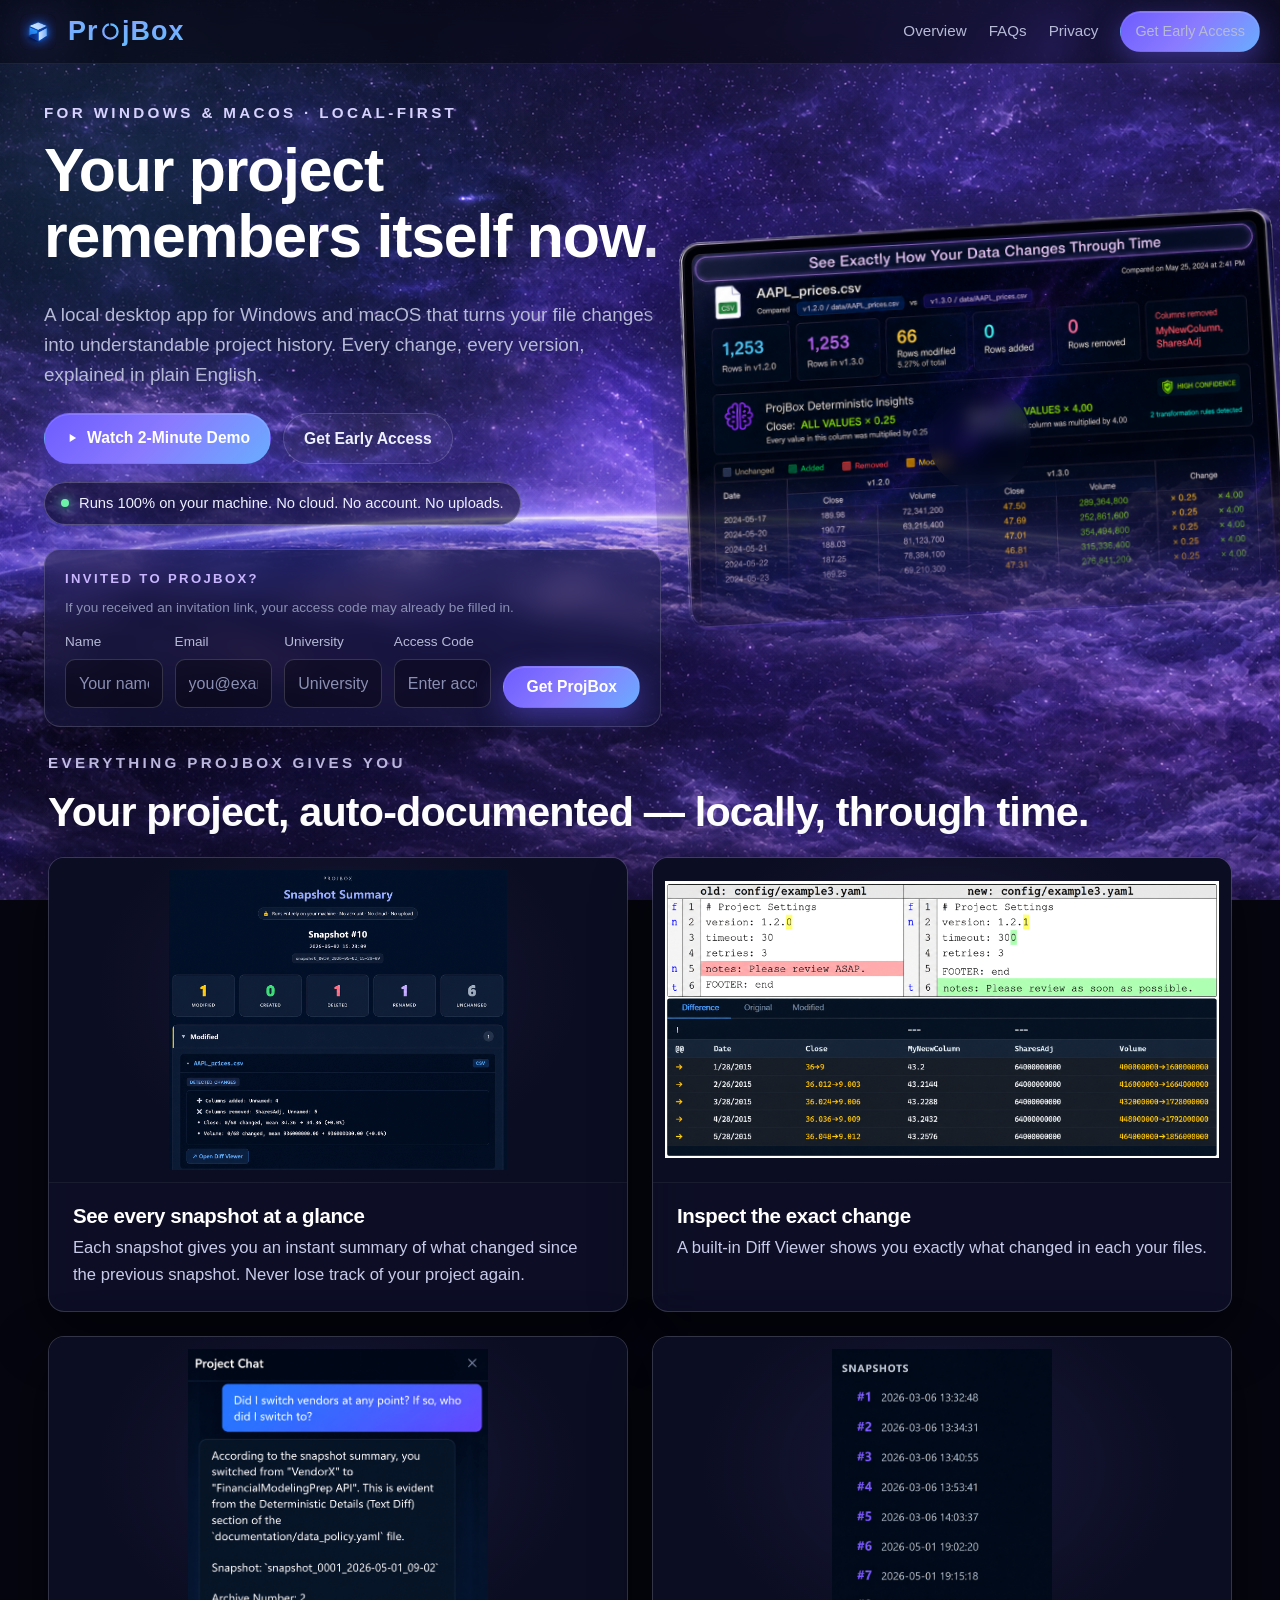
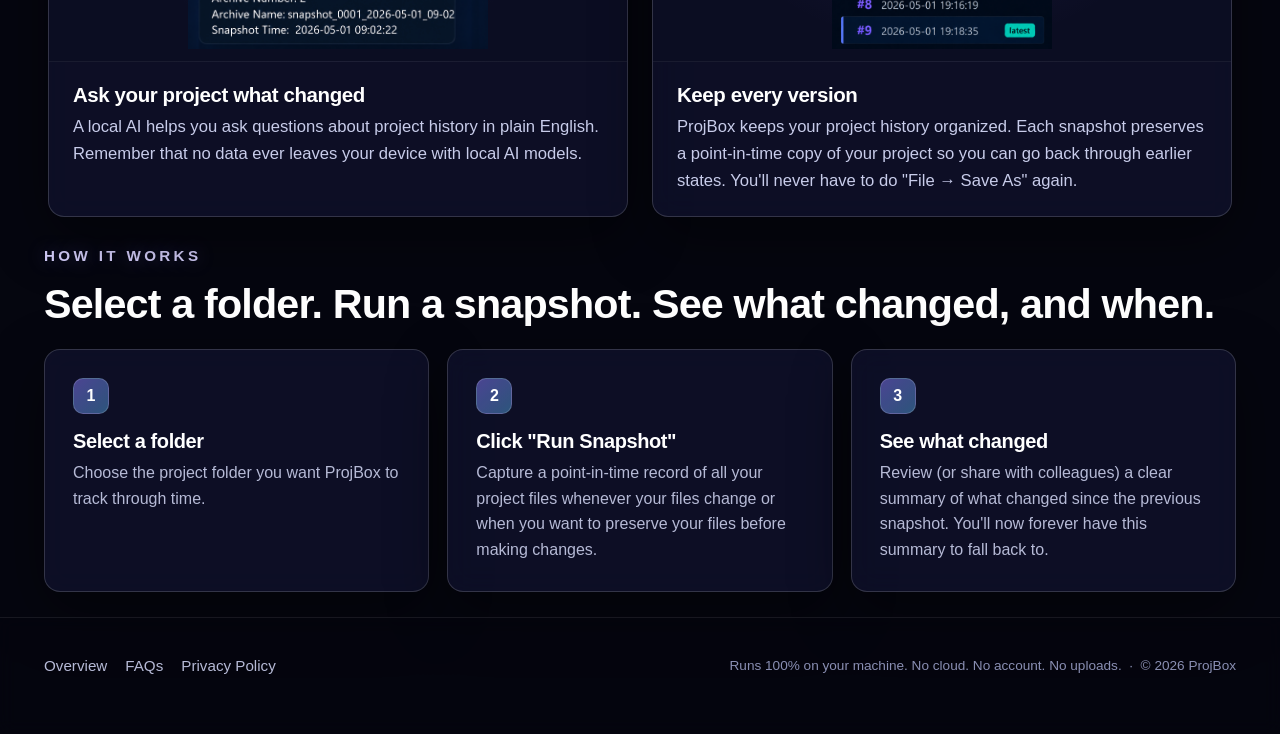
==== index.html @ f5657515 "Updates to wording" ====
<!DOCTYPE html>
<html lang="en">
<head>
  <meta charset="UTF-8" />
  <!--
    ProjBox — homepage
    Pure static page. No build tooling, no frameworks.
    Asset paths use exact case (Logo.png, RightSide.png, ...) because
    GitHub Pages is case-sensitive.
    Wordmark: V5 Sweep · Balanced
      • font-size 1.68rem, letter-spacing 0.04em, line-height 1.4
      • logo mark 36×36px
      • inline <style> ensures wordmark CSS wins over any cascade issue
  -->
  <meta name="viewport" content="width=device-width, initial-scale=1" />
  <title>ProjBox — Your project remembers itself now.</title>
  <meta name="description" content="A local desktop app for Windows and macOS that turns your file changes into understandable project history. Every change, every version, explained in plain English." />
  <meta name="theme-color" content="#0c0e22" />

  <link rel="icon" type="image/png" href="assets/branding/favicon.png" />
  <link rel="apple-touch-icon" href="assets/branding/favicon.png" />

  <!-- Open Graph / Twitter -->
  <meta property="og:type"        content="website" />
  <meta property="og:title"       content="ProjBox — Your project remembers itself now." />
  <meta property="og:description" content="A local desktop app that turns file changes into understandable project history." />
  <meta property="og:image"       content="assets/og/og-image.png" />
  <meta property="og:url"         content="https://projbox.com/" />
  <meta name="twitter:card"       content="summary_large_image" />
  <meta name="twitter:title"      content="ProjBox — Your project remembers itself now." />
  <meta name="twitter:description" content="A local desktop app that turns file changes into understandable project history." />
  <meta name="twitter:image"      content="assets/og/og-image.png" />

  <link rel="stylesheet" href="css/styles.css" />

  <style>
    /* ── Header override: tighter padding so banner feels full ── */
    .pb-header__inner { padding: 11px 0; }

    /* ── Wordmark base ────────────────────────────────────────── */
    .pb-brand--wordmark { gap: 12px; }
    .pb-brand--wordmark .pb-brand__mark {
      width: 36px;
      height: 36px;
    }

    .pb-wordmark {
      position: relative;
      isolation: isolate;
      display: inline-flex;
      align-items: center;
      font-weight: 800;
      font-size: 1.68rem;
      letter-spacing: 0.04em;
      line-height: 1.4;
      overflow: visible;
    }
    .pb-wordmark__glyph {
      display: inline-block;
      position: relative;
      will-change: opacity;
      background-image: linear-gradient(135deg, #8aa1ff 0%, #5cc0ff 100%);
      -webkit-background-clip: text;
              background-clip: text;
      -webkit-text-fill-color: transparent;
      color: transparent;
    }
    /* The "o" wraps SVG, not text — reset gradient-text styles */
    .pb-wordmark__o {
      background-image: none;
      -webkit-text-fill-color: currentColor;
      color: currentColor;
      width: 0.85em;
      height: 0.85em;
      margin: 0 0.01em;
      vertical-align: -0.07em;
      line-height: 0;
    }
    .pb-wordmark__o svg { width: 100%; height: 100%; display: block; overflow: visible; }

    /* ── V5 Sweep animation ──────────────────────────────────── */
    .pb-wordmark--sweep .pb-wordmark__glyph {
      opacity: 0.25;
      filter: saturate(0.35) brightness(0.7);
      animation: pbWmSweepGlyph 0.55s ease-out both;
    }
    .pb-wordmark--sweep .pb-wordmark__glyph:nth-child(1) { animation-delay: 0.08s; }
    .pb-wordmark--sweep .pb-wordmark__glyph:nth-child(2) { animation-delay: 0.14s; }
    .pb-wordmark--sweep .pb-wordmark__glyph:nth-child(3) { animation-delay: 0.20s; }
    .pb-wordmark--sweep .pb-wordmark__glyph:nth-child(4) { animation-delay: 0.26s; }
    .pb-wordmark--sweep .pb-wordmark__glyph:nth-child(5) { animation-delay: 0.32s; }
    .pb-wordmark--sweep .pb-wordmark__glyph:nth-child(6) { animation-delay: 0.38s; }
    .pb-wordmark--sweep .pb-wordmark__glyph:nth-child(7) { animation-delay: 0.44s; }

    @keyframes pbWmSweepGlyph {
      0%   { opacity: 0.25; filter: saturate(0.35) brightness(0.7); }
      50%  { opacity: 1.00; filter: saturate(1.30) brightness(1.6); }
      100% { opacity: 1.00; filter: saturate(1.00) brightness(1.0); }
    }

    .pb-wordmark--sweep::after {
      content: "";
      position: absolute;
      top: 0; bottom: 0;
      left: -30%;
      width: 30%;
      background: linear-gradient(90deg,
                    transparent 0%,
                    rgba(255,255,255,0.55) 50%,
                    transparent 100%);
      mix-blend-mode: screen;
      opacity: 0;
      pointer-events: none;
      animation: pbWmShimmer 0.85s ease-out 0.08s forwards;
    }
    @keyframes pbWmShimmer {
      0%   { opacity: 0;    left: -30%; }
      30%  { opacity: 0.85; }
      100% { opacity: 0;    left: 100%; }
    }

    .pb-wordmark--sweep .pb-wordmark__o svg {
      will-change: transform;
      animation: pbWmSpinO 0.75s cubic-bezier(0.22, 1, 0.36, 1) 0.10s both;
    }
    @keyframes pbWmSpinO {
      from { transform: rotate(-180deg) scale(0.6); opacity: 0; }
      to   { transform: rotate(0deg)     scale(1.0); opacity: 1; }
    }
    .pb-wordmark--sweep .pb-wordmark__o svg circle {
      stroke-dasharray: 0 47.12;
      animation: pbWmDrawO 0.65s ease-out 0.18s forwards;
    }
    @keyframes pbWmDrawO {
      from { stroke-dasharray: 0 47.12; }
      to   { stroke-dasharray: 45.16 1.97; }
    }

    @media (prefers-reduced-motion: reduce) {
      .pb-wordmark--sweep::after { display: none; }
      .pb-wordmark__glyph,
      .pb-wordmark__o svg,
      .pb-wordmark__o svg circle {
        animation: none !important;
        opacity: 1 !important;
        transform: none !important;
        filter: none !important;
        stroke-dasharray: 45.16 1.97 !important;
      }
    }
  </style>
</head>
<body>
  <!-- Skip-to-content for keyboard users -->
  <a class="pb-skip" href="#main">Skip to content</a>

  <!-- ============================================================
       HEADER / NAV
       ============================================================ -->
  <header class="pb-header" role="banner">
    <div class="pb-container pb-header__inner">
      <a class="pb-brand pb-brand--wordmark" href="index.html" aria-label="ProjBox home">
        <img class="pb-brand__mark" src="assets/branding/Logo.png" alt="" width="36" height="36" />
        <span class="pb-wordmark pb-wordmark--sweep" role="img" aria-label="ProjBox">
          <span class="pb-wordmark__glyph">P</span>
          <span class="pb-wordmark__glyph">r</span>
          <span class="pb-wordmark__glyph pb-wordmark__o" aria-hidden="true">
            <svg xmlns="http://www.w3.org/2000/svg" viewBox="0 0 24 24" focusable="false">
              <defs>
                <linearGradient id="pbWmGrad" x1="0" y1="0" x2="1" y2="1">
                  <stop offset="0%" stop-color="#8aa1ff"/>
                  <stop offset="100%" stop-color="#5cc0ff"/>
                </linearGradient>
              </defs>
              <circle cx="12" cy="12" r="7.5" fill="none" stroke="url(#pbWmGrad)"
                      stroke-width="2.4" stroke-linecap="butt"
                      stroke-dasharray="45.16 1.97" transform="rotate(-90 12 12)"/>
            </svg>
          </span>
          <span class="pb-wordmark__glyph">j</span>
          <span class="pb-wordmark__glyph">B</span>
          <span class="pb-wordmark__glyph">o</span>
          <span class="pb-wordmark__glyph">x</span>
        </span>
      </a>

      <button class="pb-nav-toggle" type="button"
              data-nav-toggle aria-controls="primary-nav" aria-expanded="false">
        <span class="pb-sr-only">Toggle navigation</span>
        <span aria-hidden="true">☰</span>
      </button>

      <nav class="pb-nav" id="primary-nav" data-nav aria-label="Primary">
        <a href="index.html">Overview</a>
        <a href="faq.html">FAQs</a>
        <a href="privacy.html">Privacy</a>
        <a class="pb-btn pb-btn--primary" href="#access">Get Early Access</a>
      </nav>
    </div>
  </header>

  <main id="main" class="pb-home">

    <!-- ==========================================================
         HERO
         ========================================================== -->
    <section class="pb-hero">
      <div class="pb-container">
        <div class="pb-hero__grid">

          <div class="pb-fade-in">
            <span class="pb-eyebrow">For Windows &amp; macOS · Local-first</span>

            <h1>Your project remembers itself now.</h1>

            <p class="pb-lede">
              A local desktop app for Windows and macOS that turns your file
              changes into understandable project history. Every change, every
              version, explained in plain English.
            </p>

            <div class="pb-hero__cta-row">
              <button type="button" class="pb-btn pb-btn--primary" data-video-open>
                <svg width="14" height="14" viewBox="0 0 24 24" aria-hidden="true" focusable="false">
                  <path fill="currentColor" d="M8 5v14l11-7z"/>
                </svg>
                Watch 2-Minute Demo
              </button>
              <a class="pb-btn pb-btn--ghost" href="#access">Get Early Access</a>
            </div>

            <div class="pb-truth" role="note" aria-label="Privacy summary">
              <span class="pb-truth__dot" aria-hidden="true"></span>
              <span>Runs 100% on your machine. No cloud. No account. No uploads.</span>
            </div>

            <!-- ==================================================
                 ACCESS-CODE FORM (soft gating only)
                 ================================================== -->
            <form class="pb-card pb-access" id="access" data-access-form novalidate>
              <div class="pb-access__head">
                <p class="pb-access__title">Invited to ProjBox?</p>
                <p class="pb-access__helper">
                  If you received an invitation link, your access code may
                  already be filled in.
                </p>
              </div>

              <div class="pb-access__row-fields">
                <div class="pb-field">
                  <label for="pb-name">Name</label>
                  <input id="pb-name" name="name" type="text" autocomplete="name" placeholder="Your name" />
                </div>
                <div class="pb-field">
                  <label for="pb-email">Email</label>
                  <input id="pb-email" name="email" type="email" autocomplete="email" placeholder="you@example.com" required />
                </div>
                <div class="pb-field">
                  <label for="pb-org">University</label>
                  <input id="pb-org" name="organization" type="text" autocomplete="organization" placeholder="University or Organization" />
                </div>
                <div class="pb-field">
                  <label for="pb-code">Access Code</label>
                  <input id="pb-code" name="access_code" type="text" autocomplete="off"
                         placeholder="Enter access code" spellcheck="false" />
                </div>
                <div class="pb-access__submit">
                  <button type="submit" class="pb-btn pb-btn--primary">Get ProjBox</button>
                </div>
              </div>

              <p class="pb-access__note" data-access-note aria-live="polite"></p>
              <p class="pb-access__status" data-access-status aria-live="polite"></p>
            </form>
          </div>

          <div class="pb-fade-in pb-hero__visual">
            <button type="button" class="pb-poster" data-video-open
                    aria-label="Play 2-minute demo video">
              <span class="pb-poster__frame">
                <img src="assets/screenshots/RightSideV4.png"
                     alt="ProjBox app preview showing snapshots and a diff view."
                     width="1200" height="800"
                     decoding="async" />
              </span>
              <span class="pb-poster__play" aria-hidden="true">
                <span>
                  <svg viewBox="0 0 24 24"><path d="M8 5v14l11-7z"/></svg>
                </span>
              </span>
            </button>
          </div>

        </div>
      </div>
    </section>

    <!-- ==========================================================
         EVERYTHING PROJBOX GIVES YOU
         ========================================================== -->
    <section class="pb-section pb-section--proof">
      <div class="pb-container">
        <div class="pb-fade-in">
          <span class="pb-eyebrow">Everything ProjBox gives you</span>
          <h2>Your project, auto-documented — locally, through time.</h2>
        </div>

        <div class="pb-proof">
          <article class="pb-card pb-proofcard pb-fade-in">
            <button type="button" class="pb-proofcard__media" data-proof-open
                    aria-label="Expand screenshot: See every snapshot at a glance">
              <img src="assets/screenshots/1stBoxPhoto.png"
                   alt="ProjBox snapshots list with summaries of changes."
                   loading="lazy" decoding="async" />
            </button>
            <div class="pb-proofcard__body">
              <h3>See every snapshot at a glance</h3>
              <p>Each snapshot gives you an instant summary of what changed since the previous snapshot. Never lose track of your project again. </p>
            </div>
          </article>

          <article class="pb-card pb-proofcard pb-fade-in">
            <button type="button" class="pb-proofcard__media" data-proof-open
                    aria-label="Expand screenshot: Inspect the exact change">
              <img src="assets/screenshots/2ndBoxPhoto.png"
                   alt="ProjBox built-in diff viewer showing exact changes between versions."
                   loading="lazy" decoding="async" />
            </button>
            <div class="pb-proofcard__body">
              <h3>Inspect the exact change</h3>
              <p>A built-in Diff Viewer shows you exactly what changed in each your files.</p>
            </div>
          </article>

          <article class="pb-card pb-proofcard pb-fade-in">
            <button type="button" class="pb-proofcard__media" data-proof-open
                    aria-label="Expand screenshot: Ask your project what changed">
              <img src="assets/screenshots/3rdBoxPhoto.png"
                   alt="Local AI answering a question about recent project history."
                   loading="lazy" decoding="async" />
            </button>
            <div class="pb-proofcard__body">
              <h3>Ask your project what changed</h3>
              <p>A local AI helps you ask questions about project history in plain English. Remember that no data ever leaves your device with local AI models.</p>
            </div>
          </article>

          <article class="pb-card pb-proofcard pb-fade-in">
            <button type="button" class="pb-proofcard__media" data-proof-open
                    aria-label="Expand screenshot: Keep every version">
              <img src="assets/screenshots/4thBoxPhoto.png"
                   alt="Browsing past versions of a project preserved by ProjBox."
                   loading="lazy" decoding="async" />
            </button>
            <div class="pb-proofcard__body">
              <h3>Keep every version</h3>
              <p>ProjBox keeps your project history organized. Each snapshot preserves a point-in-time copy of your project so you can go back through earlier states. 
			  You'll never have to do "File → Save As" again. </p>
            </div>
          </article>
        </div>
      </div>
    </section>

    <!-- ==========================================================
         HOW IT WORKS
         ========================================================== -->
    <section class="pb-section" id="how-it-works">
      <div class="pb-container">
        <div class="pb-fade-in">
          <span class="pb-eyebrow">How it works</span>
          <h2>Select a folder. Run a snapshot. See what changed, and when.</h2>
        </div>
        <div class="pb-howgrid">
          <div class="pb-card pb-howcard pb-fade-in">
            <span class="pb-howcard__num" aria-hidden="true">1</span>
            <h3>Select a folder</h3>
            <p>Choose the project folder you want ProjBox to track through time.</p>
          </div>
          <div class="pb-card pb-howcard pb-fade-in">
            <span class="pb-howcard__num" aria-hidden="true">2</span>
            <h3>Click "Run Snapshot"</h3>
            <p>Capture a point-in-time record of all your project files whenever your files change or when you want to preserve your files before making changes.</p>
          </div>
          <div class="pb-card pb-howcard pb-fade-in">
            <span class="pb-howcard__num" aria-hidden="true">3</span>
            <h3>See what changed</h3>
            <p>Review (or share with colleagues) a clear summary of what changed since the previous snapshot. You'll now forever have this summary to fall back to.</p>
          </div>
        </div>
      </div>
    </section>

  </main>

  <!-- ============================================================
       FOOTER
       ============================================================ -->
  <footer class="pb-footer" role="contentinfo">
    <div class="pb-container pb-footer__inner">
      <div class="pb-footer__links">
        <a href="index.html">Overview</a>
        <a href="faq.html">FAQs</a>
        <a href="privacy.html">Privacy Policy</a>
      </div>
      <p class="pb-footer__trust">
        Runs 100% on your machine. No cloud. No account. No uploads.
        &nbsp;·&nbsp; © <span data-year>2026</span> ProjBox
      </p>
    </div>
  </footer>

  <!-- ============================================================
       VIDEO MODAL
       ============================================================ -->
  <div class="pb-modal" data-video-modal role="dialog" aria-modal="true"
       aria-label="ProjBox demo video" aria-hidden="true">
    <div class="pb-modal__dialog">
      <button type="button" class="pb-modal__close" data-video-close aria-label="Close video">×</button>
      <iframe title="Introducing ProjBox: A Better Way to Understand your Changing Project Files (ProjBox.com)"
              allow="accelerometer; autoplay; clipboard-write; encrypted-media; gyroscope; picture-in-picture"
              allowfullscreen
              src=""></iframe>
    </div>
  </div>

  <!-- ============================================================
       IMAGE MODAL
       ============================================================ -->
  <div class="pb-modal pb-image-modal" data-proof-modal role="dialog" aria-modal="true"
       aria-labelledby="proof-modal-title" aria-describedby="proof-modal-description"
       aria-hidden="true">
    <div class="pb-image-modal__dialog">
      <button type="button" class="pb-modal__close" data-proof-close aria-label="Close expanded screenshot">×</button>
      <img data-proof-modal-image src="" alt="" />
      <div class="pb-image-modal__caption">
        <h3 id="proof-modal-title" data-proof-modal-title></h3>
        <p id="proof-modal-description" data-proof-modal-description></p>
      </div>
    </div>
  </div>

  <script src="js/main.js" defer></script>
  <script src="js/form.js" defer></script>
  <!-- Cloudflare Web Analytics --><script defer src='https://static.cloudflareinsights.com/beacon.min.js' data-cf-beacon='{"token": "ab65d819038c453aaa1844204bf7db8d"}'></script><!-- End Cloudflare Web Analytics -->
</body>
</html>
---- css/styles.css ----
/* =============================================================
   ProjBox marketing site — shared stylesheet
   Plain CSS, no preprocessor or build tooling.
   Theme: dark cosmic / purple-blue, glass cards, soft glow accents.
   ============================================================= */

/* -------------------------------------------------------------
   1. Design tokens
   ------------------------------------------------------------- */
:root {
  /* Brand palette — cosmic dark */
  --pb-bg-deep:        #05060f;
  --pb-bg-mid:         #0c0e22;
  --pb-bg-soft:        #14163a;
  --pb-accent:         #8a7bff;   /* primary purple */
  --pb-accent-2:       #5cc0ff;   /* secondary blue glow */
  --pb-accent-warm:    #c9b6ff;   /* lighter highlight */
  --pb-text:           #eef0ff;
  --pb-text-dim:       #b6bad6;
  --pb-text-mute:      #8a8fb3;
  --pb-border:         rgba(255, 255, 255, 0.08);
  --pb-border-strong:  rgba(255, 255, 255, 0.16);
  --pb-card-bg:        rgba(20, 22, 58, 0.55);
  --pb-card-bg-strong: rgba(20, 22, 58, 0.75);

  /* Layout */
  --pb-max-width: 1240px;
  --pb-section-wide-max: var(--pb-max-width);
  --pb-proof-max-width: min(var(--pb-max-width), calc(100vw - 48px));
  --pb-gap-hero-next: clamp(16px, 1.8vw, 28px);
  --pb-gap-section: clamp(20px, 2vw, 32px);
  --pb-gap-heading-grid: clamp(12px, 1.2vw, 20px);
  --how-grid-gap: 18px;
  --how-card-padding: clamp(20px, 2.4vw, 28px);
  --how-card-num-size: 36px;
  --how-card-title-size: 1.25rem;
  --how-card-text-size: 1rem;
  --proof-grid-gap: 22px;
  --proof-card-media-ratio: 16 / 9;
  --proof-card-body-padding: 20px 22px 22px;
  --proof-card-media-padding: 14px;
  --proof-card-title-size: 1.25rem;
  --proof-card-text-size: 1rem;
  --pb-radius-sm: 10px;
  --pb-radius:    16px;
  --pb-radius-lg: 24px;

  /* Typography */
  --pb-font-sans: -apple-system, BlinkMacSystemFont, "Segoe UI", Roboto,
                  "Helvetica Neue", Arial, "Noto Sans", sans-serif;
  --pb-font-mono: ui-monospace, SFMono-Regular, "SF Mono", Menlo, Consolas,
                  "Liberation Mono", monospace;

  /* Shadows / glows */
  --pb-glow-purple: 0 0 60px rgba(138, 123, 255, 0.35);
  --pb-glow-blue:   0 0 60px rgba(92, 192, 255, 0.25);
  --pb-shadow-card: 0 20px 60px rgba(0, 0, 0, 0.45);
}

/* -------------------------------------------------------------
   2. Reset / base
   ------------------------------------------------------------- */
*, *::before, *::after { box-sizing: border-box; }
html { -webkit-text-size-adjust: 100%; scroll-behavior: smooth; }
@media (prefers-reduced-motion: reduce) {
  html { scroll-behavior: auto; }
  *, *::before, *::after {
    animation-duration: 0.001ms !important;
    transition-duration: 0.001ms !important;
  }
}

body {
  margin: 0;
  min-height: 100vh;
  font-family: var(--pb-font-sans);
  font-size: 16px;
  line-height: 1.6;
  color: var(--pb-text);
  background-color: var(--pb-bg-deep);
  /* Layered background:
     1. Cosmic photo (case-sensitive path)
     2. Radial gradients fall back to gracefully if image fails. */
  background-image:
    radial-gradient(1200px 700px at 80% -10%, rgba(138, 123, 255, 0.28), transparent 60%),
    radial-gradient(900px 600px at 10% 20%, rgba(92, 192, 255, 0.18), transparent 60%),
    radial-gradient(1400px 900px at 50% 110%, rgba(80, 60, 180, 0.25), transparent 60%),
    url("../assets/backgrounds/CosmicBackground.png");
  background-attachment: fixed, fixed, fixed, fixed;
  background-position: center, center, center, center;
  background-size: cover, cover, cover, cover;
  background-repeat: no-repeat, no-repeat, no-repeat, no-repeat;
  overflow-x: hidden;
}

@media (min-width: 1500px) {
  body {
    background-position: center, center, center, 56% 54%;
  }
}

/* MOBILE BACKGROUND — portrait asset + scroll attachment
   CosmicBackgroundMobile.png: portrait crop, min 1440×2560, ideally 2160×3840.
   No text baked in. Switch to scroll — iOS Safari blurs fixed backgrounds
   (engine rasterises them at viewport size, not image size). */
@media (max-width: 768px) {
  body {
    background-image:
      radial-gradient(800px 600px  at 50% -5%,  rgba(138, 123, 255, 0.32), transparent 60%),
      radial-gradient(600px 500px  at 50%  30%,  rgba(92, 192, 255, 0.18),  transparent 60%),
      radial-gradient(1000px 800px at 50%  110%, rgba(80, 60, 180, 0.28),   transparent 60%),
      url("../assets/backgrounds/CosmicBackgroundMobile.png");
    background-attachment: scroll, scroll, scroll, scroll;
    background-position:   center top, center top, center top, center top;
    background-size:       cover, cover, cover, cover;
    background-repeat:     no-repeat, no-repeat, no-repeat, no-repeat;
  }
}

/* Subtle stars overlay (cheap CSS-only — no extra image) */
body::before {
  content: "";
  position: fixed;
  inset: 0;
  pointer-events: none;
  background-image:
    radial-gradient(1px 1px at 12% 18%,  rgba(255,255,255,0.7), transparent 60%),
    radial-gradient(1px 1px at 28% 72%,  rgba(255,255,255,0.5), transparent 60%),
    radial-gradient(1px 1px at 64% 32%,  rgba(255,255,255,0.6), transparent 60%),
    radial-gradient(1px 1px at 82% 58%,  rgba(255,255,255,0.4), transparent 60%),
    radial-gradient(1px 1px at 44% 88%,  rgba(255,255,255,0.55), transparent 60%),
    radial-gradient(1px 1px at 92% 12%,  rgba(255,255,255,0.5), transparent 60%);
  opacity: 0.5;
  z-index: 0;
}

/* Make page content sit above the stars layer */
header, main, footer, .pb-modal { position: relative; z-index: 1; }

img { max-width: 100%; display: block; }
a { color: var(--pb-accent-warm); text-decoration: none; }
a:hover, a:focus-visible { color: #fff; text-decoration: underline; }

/* Skip-to-content link for keyboard users */
.pb-skip {
  position: absolute;
  left: -9999px;
  top: 0;
  background: var(--pb-accent);
  color: #fff;
  padding: 10px 14px;
  border-radius: 0 0 8px 0;
  z-index: 100;
}
.pb-skip:focus { left: 0; }

/* Visually-hidden helper */
.pb-sr-only {
  position: absolute !important;
  width: 1px; height: 1px;
  padding: 0; margin: -1px;
  overflow: hidden; clip: rect(0,0,0,0); white-space: nowrap; border: 0;
}

/* -------------------------------------------------------------
   3. Typography
   ------------------------------------------------------------- */
h1, h2, h3, h4 {
  font-weight: 700;
  letter-spacing: -0.02em;
  margin: 0 0 0.5em;
  color: #fff;
}
h1 {
  font-size: clamp(2.2rem, 4.6vw + 0.5rem, 3.8rem);
  line-height: 1.08;
}
h2 {
  font-size: clamp(1.8rem, 2.6vw + 0.5rem, 2.6rem);
  line-height: 1.15;
}
h3 {
  font-size: 1.25rem;
  line-height: 1.3;
}
p { margin: 0 0 1em; color: var(--pb-text-dim); }
.pb-eyebrow {
  display: inline-block;
  /* Bumped up from 0.78rem for legibility against the cosmic background.
     Still smaller than the H1/H2 below it so it stays a label, not a headline. */
  font-size: 0.95rem;
  font-weight: 600;
  letter-spacing: 0.22em;
  text-transform: uppercase;
  color: #d8d2ff;
  text-shadow: 0 0 18px rgba(138, 123, 255, 0.35);
  margin-bottom: 0.85em;
}
.pb-lede {
  font-size: clamp(1rem, 0.9vw + 0.85rem, 1.18rem);
  color: var(--pb-text-dim);
  max-width: 60ch;
}

/* -------------------------------------------------------------
   4. Layout helpers
   ------------------------------------------------------------- */
.pb-container {
  width: 100%;
  max-width: var(--pb-max-width);
  margin: 0 auto;
  padding: 0 24px;
}
main.pb-home > .pb-section--proof .pb-container {
  max-width: var(--pb-proof-max-width);
}
main.pb-home > .pb-section:not(.pb-section--proof) .pb-container {
  max-width: var(--pb-section-wide-max);
}

.pb-section {
  padding: clamp(22px, 3.5vw, 52px) 0;
}
.pb-section--tight { padding: clamp(14px, 2.5vw, 36px) 0; }

/* Homepage: stack sections with clamp()-based gaps instead of doubled padding */
main.pb-home {
  display: flex;
  flex-direction: column;
}
main.pb-home > * + * {
  margin-top: var(--pb-gap-section);
}
main.pb-home > .pb-hero + * {
  margin-top: var(--pb-gap-hero-next);
}
main.pb-home > .pb-section {
  padding: 0;
}
main.pb-home > .pb-hero {
  padding-bottom: 0;
}
main.pb-home + .pb-footer {
  margin-top: var(--pb-gap-section);
}

/* -------------------------------------------------------------
   5. Header / nav
   ------------------------------------------------------------- */
.pb-header {
  position: sticky;
  top: 0;
  backdrop-filter: blur(12px);
  -webkit-backdrop-filter: blur(12px);
  background: rgba(5, 6, 15, 0.55);
  border-bottom: 1px solid var(--pb-border);
  z-index: 50;
}
.pb-header__inner {
  display: flex;
  align-items: center;
  justify-content: space-between;
  gap: 16px;
  padding: 11px 0;
}
.pb-brand {
  display: inline-flex;
  align-items: center;
  gap: 10px;
  color: #fff;
  font-weight: 700;
  letter-spacing: 0.02em;
  text-decoration: none;
}
.pb-brand:hover { text-decoration: none; color: #fff; }
.pb-brand__mark {
  width: 32px; height: 32px;
  border-radius: 8px;
  object-fit: cover;
  box-shadow: var(--pb-glow-purple);
}

/* Animated gradient wordmark (V5 Sweep — header brand lockup) */
.pb-brand--wordmark { gap: 12px; }
.pb-brand--wordmark .pb-brand__mark {
  width: 36px;
  height: 36px;
}

.pb-wordmark {
  position: relative;
  /* isolation:isolate keeps the shimmer's mix-blend-mode:screen contained
     to the wordmark area so it brightens the gradient letters rather than
     blending against the dark header background behind them. */
  isolation: isolate;
  display: inline-flex;
  align-items: center;
  font-weight: 800;
  font-size: 1.68rem;
  letter-spacing: 0.04em;
  line-height: 1.4;
  overflow: visible;
}
.pb-wordmark__glyph {
  display: inline-block;
  position: relative;
  /* will-change:transform was removed: it promotes each glyph to a GPU
     compositing layer, which breaks filter+background-clip:text rendering
     in Chromium and causes the shimmer to paint *behind* the glyphs. */
  will-change: opacity;
  background-image: linear-gradient(135deg, #8aa1ff 0%, #5cc0ff 100%);
  -webkit-background-clip: text;
          background-clip: text;
  -webkit-text-fill-color: transparent;
  color: transparent;
}
.pb-wordmark__o {
  background-image: none;
  -webkit-text-fill-color: currentColor;
  color: currentColor;
  width: 0.85em;
  height: 0.85em;
  margin: 0 0.01em;
  vertical-align: -0.07em;
  line-height: 0;
}
.pb-wordmark__o svg {
  width: 100%;
  height: 100%;
  display: block;
  overflow: visible;
}

/* Sweep intro — plays once on page load */
.pb-wordmark--sweep .pb-wordmark__glyph {
  opacity: 0.25;
  filter: saturate(0.35) brightness(0.7);
  animation: pbWmSweepGlyph 0.55s ease-out both;
}
.pb-wordmark--sweep .pb-wordmark__glyph:nth-child(1) { animation-delay: 0.08s; }
.pb-wordmark--sweep .pb-wordmark__glyph:nth-child(2) { animation-delay: 0.14s; }
.pb-wordmark--sweep .pb-wordmark__glyph:nth-child(3) { animation-delay: 0.20s; }
.pb-wordmark--sweep .pb-wordmark__glyph:nth-child(4) { animation-delay: 0.26s; }
.pb-wordmark--sweep .pb-wordmark__glyph:nth-child(5) { animation-delay: 0.32s; }
.pb-wordmark--sweep .pb-wordmark__glyph:nth-child(6) { animation-delay: 0.38s; }
.pb-wordmark--sweep .pb-wordmark__glyph:nth-child(7) { animation-delay: 0.44s; }

@keyframes pbWmSweepGlyph {
  0%   { opacity: 0.25; filter: saturate(0.35) brightness(0.7); }
  50%  { opacity: 1.00; filter: saturate(1.30) brightness(1.6); }
  100% { opacity: 1.00; filter: saturate(1.00) brightness(1.0); }
}

.pb-wordmark--sweep::after {
  content: "";
  position: absolute;
  top: 0;
  bottom: 0;
  left: -30%;
  width: 30%;
  background: linear-gradient(90deg,
                transparent 0%,
                rgba(255, 255, 255, 0.55) 50%,
                transparent 100%);
  mix-blend-mode: screen;
  opacity: 0;
  pointer-events: none;
  animation: pbWmShimmer 0.85s ease-out 0.08s forwards;
}
@keyframes pbWmShimmer {
  0%   { opacity: 0;    left: -30%; }
  30%  { opacity: 0.85; }
  100% { opacity: 0;    left: 100%; }
}

.pb-wordmark--sweep .pb-wordmark__o svg {
  /* will-change:transform on the SVG itself (not the parent glyph) so
     the spin animation is GPU-accelerated without breaking the shimmer. */
  will-change: transform;
  animation: pbWmSpinO 0.75s cubic-bezier(0.22, 1, 0.36, 1) 0.10s both;
}
@keyframes pbWmSpinO {
  from { transform: rotate(-180deg) scale(0.6); opacity: 0; }
  to   { transform: rotate(0deg) scale(1.0); opacity: 1; }
}
.pb-wordmark--sweep .pb-wordmark__o svg circle {
  stroke-dasharray: 0 47.12;
  animation: pbWmDrawO 0.65s ease-out 0.18s forwards;
}
@keyframes pbWmDrawO {
  from { stroke-dasharray: 0 47.12; }
  to   { stroke-dasharray: 45.16 1.97; }
}

@media (prefers-reduced-motion: reduce) {
  .pb-wordmark--sweep::after { display: none; }
  .pb-wordmark--sweep .pb-wordmark__glyph,
  .pb-wordmark--sweep .pb-wordmark__o svg,
  .pb-wordmark--sweep .pb-wordmark__o svg circle {
    animation: none !important;
    opacity: 1 !important;
    transform: none !important;
    filter: none !important;
    stroke-dasharray: 45.16 1.97 !important;
  }
}

.pb-nav {
  display: flex;
  align-items: center;
  gap: 22px;
}
.pb-nav a {
  color: var(--pb-text-dim);
  font-size: 0.95rem;
  font-weight: 500;
  text-decoration: none;
}
.pb-nav a:hover, .pb-nav a:focus-visible {
  color: #fff;
  text-decoration: none;
}
.pb-nav .pb-btn { padding: 8px 14px; font-size: 0.9rem; }

.pb-nav-toggle {
  display: none;
  background: transparent;
  border: 1px solid var(--pb-border-strong);
  color: var(--pb-text);
  border-radius: 10px;
  padding: 8px 10px;
  cursor: pointer;
}
.pb-nav-toggle:focus-visible { outline: 2px solid var(--pb-accent); }

@media (max-width: 760px) {
  .pb-nav-toggle { display: inline-flex; }
  .pb-nav {
    display: none;
    position: absolute;
    top: 100%;
    right: 16px;
    flex-direction: column;
    align-items: stretch;
    gap: 6px;
    background: rgba(12, 14, 34, 0.95);
    border: 1px solid var(--pb-border-strong);
    border-radius: var(--pb-radius);
    padding: 12px;
    min-width: 220px;
    box-shadow: var(--pb-shadow-card);
  }
  .pb-nav.is-open { display: flex; }
  .pb-nav a { padding: 8px 8px; }
}

/* -------------------------------------------------------------
   6. Buttons
   ------------------------------------------------------------- */
.pb-btn {
  display: inline-flex;
  align-items: center;
  justify-content: center;
  gap: 8px;
  padding: 12px 20px;
  border-radius: 999px;
  font-weight: 600;
  font-size: 0.98rem;
  border: 1px solid transparent;
  cursor: pointer;
  text-decoration: none;
  transition: transform 0.15s ease, box-shadow 0.2s ease, background 0.2s ease, border-color 0.2s ease;
  white-space: nowrap;
}
.pb-btn:focus-visible {
  outline: 2px solid var(--pb-accent-2);
  outline-offset: 2px;
}
.pb-btn--primary {
  background: linear-gradient(135deg, #6e5cff 0%, #8a7bff 50%, #5cc0ff 120%);
  color: #fff;
  box-shadow: 0 10px 30px rgba(110, 92, 255, 0.45), inset 0 1px 0 rgba(255,255,255,0.15);
}
.pb-btn--primary:hover {
  transform: translateY(-1px);
  text-decoration: none;
  color: #fff;
  box-shadow: 0 14px 36px rgba(110, 92, 255, 0.6), inset 0 1px 0 rgba(255,255,255,0.2);
}
.pb-btn--ghost {
  background: rgba(255,255,255,0.04);
  border-color: var(--pb-border-strong);
  color: var(--pb-text);
}
.pb-btn--ghost:hover {
  background: rgba(255,255,255,0.08);
  text-decoration: none;
  color: #fff;
}
.pb-btn--disabled,
.pb-btn[aria-disabled="true"] {
  background: rgba(255,255,255,0.05);
  border-color: var(--pb-border);
  color: var(--pb-text-mute);
  cursor: not-allowed;
  box-shadow: none;
}
.pb-btn--block { width: 100%; }

/* -------------------------------------------------------------
   7. Hero
   ------------------------------------------------------------- */
.pb-hero {
  --pb-hero-max-width: var(--pb-max-width);
  --pb-hero-gap: clamp(20px, 3vw, 48px);
  --pb-hero-visual-offset: clamp(60px, 8vw, 110px);
  --pb-hero-copy-offset-y: 0px;

  /* Trimmed top padding so the eyebrow sits just under the sticky header
     instead of leaving a large empty band at the top of the page. */
  padding: clamp(20px, 3vw, 36px) 0 clamp(14px, 2.5vw, 36px);
}
.pb-hero .pb-container {
  max-width: var(--pb-hero-max-width);
}
.pb-hero__grid {
  display: grid;
  /* Left column gets a bit more horizontal room so the headline can
     breathe (H1 reads as two lines instead of three) and the lede flows
     naturally. The poster's `scale()` makes it visually larger without
     needing to dominate the grid track. */
  grid-template-columns: minmax(0, 1.15fr) minmax(0, 1fr);
  gap: var(--pb-hero-gap);
  /* `start` aligns the poster's top with the eyebrow row of the left
     column; `center` was pushing the poster too far down. */
  align-items: start;
}
.pb-hero__grid > .pb-fade-in:first-child {
  transform: translateY(var(--pb-hero-copy-offset-y));
}
@media (max-width: 960px) {
  .pb-hero__grid { grid-template-columns: 1fr; }

  /* Poster tilt/scale reads fine on desktop but overflows and looks awkward
     on a stacked single-column layout — reset to natural flow. */
  .pb-poster       { transform: none; margin-top: 0; }
  .pb-hero__visual { padding-top: 0; }
}

@media (min-width: 1500px) {
  .pb-hero {
    --pb-hero-max-width: min(1500px, calc(100vw - 120px));
    --pb-hero-gap: clamp(36px, 4vw, 72px);
    --pb-hero-visual-offset: clamp(95px, 7vw, 145px);
    --pb-hero-copy-offset-y: clamp(28px, 3vw, 56px);
  }
}

@media (min-width: 1900px) {
  .pb-hero {
    --pb-hero-max-width: min(1640px, calc(100vw - 160px));
    --pb-hero-visual-offset: clamp(125px, 7vw, 190px);
    --pb-hero-copy-offset-y: clamp(56px, 4vw, 92px);
  }
}

.pb-hero__cta-row {
  display: flex;
  flex-wrap: wrap;
  gap: 12px;
  margin: 22px 0 18px;
}

.pb-truth {
  display: inline-flex;
  align-items: center;
  gap: 10px;
  padding: 9px 16px;
  border-radius: 999px;
  /* Slightly opaque dark navy pill so the trust line stays readable
     wherever the cosmic background gets bright. */
  background: rgba(10, 12, 30, 0.55);
  border: 1px solid rgba(255, 255, 255, 0.22);
  color: #eef0ff;
  font-size: 0.92rem;
  font-weight: 500;
  box-shadow: 0 0 24px rgba(108, 243, 168, 0.08);
}
.pb-truth__dot {
  width: 8px; height: 8px;
  border-radius: 50%;
  background: #6cf3a8;
  box-shadow: 0 0 12px #6cf3a8;
}

/* =====================================================================
   Hero visual / video poster
   =====================================================================
   The monitor is lowered into the cloud layer by offsetting the right
   column wrapper, while the PNG itself stays transparent and clickable.
   Avoid foreground fog overlays here: they create a visible rectangular
   dark patch under the thumbnail instead of blending with the page.
   ===================================================================== */

.pb-poster,
.pb-poster:hover,
.pb-poster:focus,
.pb-poster:focus-visible {
  background: transparent;
  border: 0;
  outline: none;
  box-shadow: none;
}
.pb-poster {
  position: relative;
  display: block;
  width: 100%;
  padding: 0;
  cursor: pointer;
  /* Larger and lifted toward the headline so it reads as the page's
     hero subject rather than a thumbnail next to the copy. The right
     column is narrower now (1fr vs 1.1fr left), so scale() does the
     heavy lifting — the monitor reads big and bleeds slightly beyond
     its grid track, matching the GeneralDesignFormat reference where
     the monitor extends toward the right edge of the page. */
  transform: rotate(-3deg) scale(1.22);
  transform-origin: center top;
  margin-top: -8px;
  transition: transform 0.3s ease, filter 0.3s ease;
}
.pb-poster:hover, .pb-poster:focus-visible {
  transform: rotate(-1.5deg) scale(1.23) translateY(-3px);
}

/* Mask lives on a wrapper, not the img itself. Combining mask + filter on
   the same element often fails silently in browsers, which is why earlier
   bottom fades looked unchanged. */
.pb-poster__frame {
  display: block;
  position: relative;
  z-index: 1;
  -webkit-mask-image: linear-gradient(to bottom,
                        #000 0%,
                        #000 54%,
                        rgba(0, 0, 0, 0.72) 72%,
                        rgba(0, 0, 0, 0.28) 86%,
                        transparent 100%);
          mask-image: linear-gradient(to bottom,
                        #000 0%,
                        #000 54%,
                        rgba(0, 0, 0, 0.72) 72%,
                        rgba(0, 0, 0, 0.28) 86%,
                        transparent 100%);
  -webkit-mask-size: 100% 100%;
          mask-size: 100% 100%;
  -webkit-mask-repeat: no-repeat;
          mask-repeat: no-repeat;
}
.pb-poster img {
  width: 100%;
  height: auto;
  display: block;
  background: transparent;
  /* No border-radius / box-shadow: those create a rectangular halo when
     the PNG has transparent regions. drop-shadow follows the alpha,
     and we keep it tight so it can't trace the bounding box if the
     PNG has minor edge-alpha noise. */
  border-radius: 0;
  box-shadow: none;
  filter:
    drop-shadow(0 18px 38px rgba(0, 0, 0, 0.50))
    drop-shadow(0 0 60px rgba(110, 92, 255, 0.28));
}

/* Right-column wrapper.
   padding-top pushes the poster down so its base sits inside the cloud
   horizon, giving the "resting/nested in the clouds" look. A larger value
   here is the primary lever for lowering the monitor without touching the
   left text column. */
.pb-hero__visual {
  position: relative;
  padding-top: var(--pb-hero-visual-offset);
}
.pb-poster__play {
  position: absolute;
  inset: 0;
  display: grid;
  place-items: center;
  pointer-events: none;
  z-index: 3;
}
.pb-poster__play span {
  width: 84px; height: 84px;
  border-radius: 50%;
  display: grid; place-items: center;
  background: rgba(10, 10, 30, 0.55);
  border: 1px solid rgba(255,255,255,0.4);
  backdrop-filter: blur(6px);
  -webkit-backdrop-filter: blur(6px);
  box-shadow: var(--pb-glow-purple);
  transition: transform 0.2s ease, background 0.2s ease;
}
.pb-poster:hover .pb-poster__play span { transform: scale(1.06); background: rgba(20, 20, 60, 0.7); }
.pb-poster__play svg { width: 32px; height: 32px; fill: #fff; margin-left: 4px; }

/* -------------------------------------------------------------
   8. Glass card (shared)
   ------------------------------------------------------------- */
.pb-card {
  background: var(--pb-card-bg);
  border: 1px solid var(--pb-border-strong);
  border-radius: var(--pb-radius);
  padding: clamp(20px, 2.4vw, 28px);
  backdrop-filter: blur(14px);
  -webkit-backdrop-filter: blur(14px);
  box-shadow: var(--pb-shadow-card);
}

/* -------------------------------------------------------------
   9. Access form
   Compact horizontal strip: Name | Email | University | Access Code | submit
   Wraps to 2-column at ≤1080px and 1-column on phones.
   ------------------------------------------------------------- */
.pb-access {
  margin-top: 24px;
  /* Tighter padding so the card reads as a strip, not a chunky panel. */
  padding: 18px 20px;
}
.pb-access__head {
  display: flex;
  flex-wrap: wrap;
  align-items: baseline;
  justify-content: space-between;
  gap: 8px 16px;
  margin-bottom: 12px;
}
.pb-access__title {
  font-size: 0.82rem;
  font-weight: 600;
  letter-spacing: 0.18em;
  text-transform: uppercase;
  color: var(--pb-accent-warm);
  margin: 0;
}
.pb-access__helper {
  font-size: 0.85rem;
  color: var(--pb-text-mute);
  margin: 0;
}
.pb-access__row-fields {
  display: grid;
  /* 4 equal field cells + auto-width submit on the right. */
  grid-template-columns: repeat(4, minmax(0, 1fr)) auto;
  gap: 12px;
  align-items: end;
}
.pb-access__submit { display: flex; align-items: stretch; }
.pb-access__submit .pb-btn { padding: 11px 22px; height: 100%; }

@media (max-width: 1080px) {
  .pb-access__row-fields {
    grid-template-columns: repeat(2, minmax(0, 1fr));
  }
  .pb-access__submit {
    grid-column: 1 / -1;
    justify-content: flex-end;
  }
}
@media (max-width: 600px) {
  .pb-access__row-fields { grid-template-columns: 1fr; }
  .pb-access__submit { justify-content: stretch; }
  .pb-access__submit .pb-btn { width: 100%; }
}

.pb-field { display: flex; flex-direction: column; gap: 6px; min-width: 0; }
.pb-field label {
  font-size: 0.85rem;
  color: var(--pb-text-dim);
  font-weight: 500;
}
.pb-field input,
.pb-field textarea {
  font: inherit;
  color: var(--pb-text);
  background: rgba(0, 0, 0, 0.35);
  border: 1px solid var(--pb-border-strong);
  border-radius: 10px;
  padding: 11px 13px;
  outline: none;
  width: 100%;
  transition: border-color 0.15s ease, box-shadow 0.15s ease, background 0.15s ease;
}
.pb-field input::placeholder,
.pb-field textarea::placeholder { color: var(--pb-text-mute); }
.pb-field input:focus,
.pb-field textarea:focus {
  border-color: var(--pb-accent);
  background: rgba(0, 0, 0, 0.5);
  box-shadow: 0 0 0 3px rgba(138,123,255,0.18);
}
.pb-field textarea { resize: vertical; min-height: 80px; }
.pb-access__note {
  display: none;
  margin: 12px 0 0;
  padding: 10px 12px;
  border-radius: 10px;
  background: rgba(92, 192, 255, 0.1);
  border: 1px solid rgba(92, 192, 255, 0.35);
  color: var(--pb-text);
  font-size: 0.92rem;
}
.pb-access__note.is-visible { display: block; }
.pb-access__note code {
  font-family: var(--pb-font-mono);
  background: rgba(0,0,0,0.35);
  padding: 2px 6px;
  border-radius: 6px;
}

.pb-access__status {
  display: none;
  margin-top: 14px;
  padding: 12px 14px;
  border-radius: 10px;
  font-size: 0.95rem;
  border: 1px solid var(--pb-border-strong);
  background: rgba(255,255,255,0.04);
  color: var(--pb-text);
}
.pb-access__status.is-visible { display: block; }
.pb-access__status a { color: var(--pb-accent-warm); }

/* -------------------------------------------------------------
   10. How it works
   ------------------------------------------------------------- */
.pb-howgrid {
  display: grid;
  grid-template-columns: repeat(3, minmax(0, 1fr));
  gap: var(--how-grid-gap);
  margin-top: var(--pb-gap-heading-grid);
}
@media (max-width: 820px) { .pb-howgrid { grid-template-columns: 1fr; } }
.pb-howcard.pb-card { padding: var(--how-card-padding); }
.pb-howcard__num {
  display: inline-flex;
  align-items: center;
  justify-content: center;
  width: var(--how-card-num-size);
  height: var(--how-card-num-size);
  border-radius: 10px;
  background: linear-gradient(135deg, rgba(138,123,255,0.5), rgba(92,192,255,0.4));
  color: #fff;
  font-weight: 700;
  margin-bottom: 14px;
  border: 1px solid var(--pb-border-strong);
}
.pb-howcard h3 {
  margin-bottom: 6px;
  font-size: var(--how-card-title-size);
}
.pb-howcard p {
  margin: 0;
  color: var(--pb-text-dim);
  font-size: var(--how-card-text-size);
}

/* -------------------------------------------------------------
   11. Proof cards (Everything ProjBox gives you)
   ------------------------------------------------------------- */
.pb-proof {
  display: grid;
  grid-template-columns: repeat(2, minmax(0, 1fr));
  gap: var(--proof-grid-gap);
  margin-top: var(--pb-gap-heading-grid);
}
@media (max-width: 760px) { .pb-proof { grid-template-columns: 1fr; } }

.pb-proofcard {
  display: flex;
  flex-direction: column;
  overflow: hidden;
  padding: 0;
}
.pb-proofcard__media {
  position: relative;
  display: block;
  width: 100%;
  padding: 0;
  border: 0;
  appearance: none;
  -webkit-appearance: none;
  /* Soft purple glow inside the media frame so screenshots don't sit on a
     flat black slab; the bezel feels like part of the cosmic theme. */
  background:
    radial-gradient(60% 80% at 50% 40%, rgba(138, 123, 255, 0.10), transparent 70%),
    #0b0d22;
  border-bottom: 1px solid rgba(255, 255, 255, 0.06);
  /* Reserve a consistent media area so cards align even with mixed image sizes */
  aspect-ratio: var(--proof-card-media-ratio, 16 / 9);
  overflow: hidden;
  cursor: zoom-in;
  color: inherit;
  font: inherit;
  text-align: inherit;
}
.pb-proofcard__media::after {
  content: "Click to expand";
  position: absolute;
  right: 14px;
  bottom: 14px;
  border: 1px solid rgba(255, 255, 255, 0.22);
  border-radius: 999px;
  background: rgba(5, 6, 20, 0.72);
  color: #fff;
  font-size: 0.82rem;
  font-weight: 600;
  line-height: 1;
  opacity: 0;
  padding: 8px 11px;
  pointer-events: none;
  transform: translateY(4px);
  transition: opacity 0.2s ease, transform 0.2s ease;
}
.pb-proofcard__media img {
  position: absolute;
  inset: 0;
  width: 100%;
  height: 100%;
  /* `contain` avoids stretching screenshots with very different intrinsic aspect ratios.
     The 4thBoxPhoto.png in particular is much smaller than the others. */
  object-fit: contain;
  object-position: center;
  padding: var(--proof-card-media-padding);
  /* Very subtle lift for darker screenshots so detail stays readable. */
  filter: brightness(1.04);
  transition: filter 0.2s ease, transform 0.2s ease;
}
.pb-proofcard__media:hover img,
.pb-proofcard__media:focus-visible img {
  filter: brightness(1.12);
  transform: scale(1.015);
}
.pb-proofcard__media:hover::after,
.pb-proofcard__media:focus-visible::after {
  opacity: 1;
  transform: translateY(0);
}
.pb-proofcard__media:focus-visible {
  outline: 2px solid var(--pb-accent-2);
  outline-offset: -4px;
}
.pb-proofcard__body { padding: var(--proof-card-body-padding); }
.pb-proofcard__body h3 {
  margin-bottom: 6px;
  font-size: var(--proof-card-title-size);
}
.pb-proofcard__body p {
  margin: 0;
  color: #c8ccea;
  font-size: var(--proof-card-text-size);
}

/* Proof section — widen cards and enlarge screenshots without adding vertical height */
@media (min-width: 1024px) {
  :root {
    --pb-proof-max-width: min(1280px, calc(100vw - 48px));
    --proof-grid-gap: 24px;
    --proof-card-body-padding: 20px 24px 22px;
    --proof-card-media-padding: 12px;
    --proof-card-title-size: 1.28rem;
    --proof-card-text-size: 1.04rem;
  }
}

@media (min-width: 1400px) {
  :root {
    --pb-proof-max-width: min(1400px, calc(100vw - 80px));
    --proof-grid-gap: 26px;
    --proof-card-body-padding: 20px 28px 22px;
    --proof-card-media-padding: 8px;
    --proof-card-title-size: 1.36rem;
    --proof-card-text-size: 1.08rem;
  }
  .pb-section--proof h2 {
    font-size: clamp(1.8rem, 2.6vw + 0.5rem, 2.75rem);
  }
}

@media (min-width: 1600px) {
  :root {
    --pb-proof-max-width: min(1520px, calc(100vw - 100px));
    --proof-grid-gap: 28px;
    --proof-card-body-padding: 22px 30px 24px;
    --proof-card-media-padding: 6px;
    --proof-card-title-size: 1.42rem;
    --proof-card-text-size: 1.12rem;
  }
}

@media (min-width: 1800px) {
  :root {
    --pb-proof-max-width: min(1600px, calc(100vw - 120px));
    --proof-grid-gap: 28px;
    --proof-card-body-padding: 22px 32px 24px;
    --proof-card-media-padding: 4px;
    --proof-card-title-size: 1.48rem;
    --proof-card-text-size: 1.15rem;
  }
}

/* How it works — secondary scale-up; stays narrower than proof on large screens */
@media (min-width: 1500px) {
  :root {
    --how-grid-gap: 24px;
    --how-card-padding: clamp(24px, 2.2vw, 32px);
    --how-card-num-size: 40px;
    --how-card-title-size: 1.32rem;
    --how-card-text-size: 1.05rem;
  }
}

@media (min-width: 1900px) {
  :root {
    --how-grid-gap: 28px;
    --how-card-padding: clamp(28px, 2vw, 36px);
    --how-card-num-size: 44px;
    --how-card-title-size: 1.38rem;
    --how-card-text-size: 1.08rem;
  }
}

/* -------------------------------------------------------------
   12. FAQ / Privacy / Download page styles
   ------------------------------------------------------------- */
.pb-page-hero {
  padding: clamp(56px, 8vw, 96px) 0 clamp(20px, 3vw, 36px);
  text-align: left;
}
.pb-page-hero h1 { margin-bottom: 12px; }
.pb-page-hero p { max-width: 60ch; }

.pb-faqlist { display: grid; gap: 14px; margin-top: 8px; }
.pb-faqlist details {
  border-radius: var(--pb-radius);
  border: 1px solid var(--pb-border-strong);
  background: var(--pb-card-bg);
  padding: 4px 6px;
  backdrop-filter: blur(12px);
  -webkit-backdrop-filter: blur(12px);
}
.pb-faqlist details[open] { background: var(--pb-card-bg-strong); }
.pb-faqlist summary {
  list-style: none;
  cursor: pointer;
  padding: 16px 18px;
  font-weight: 600;
  color: #fff;
  display: flex;
  justify-content: space-between;
  align-items: center;
  gap: 12px;
}
.pb-faqlist summary::-webkit-details-marker { display: none; }
.pb-faqlist summary::after {
  content: "+";
  font-size: 1.4rem;
  color: var(--pb-accent-warm);
  line-height: 1;
  transition: transform 0.2s ease;
}
.pb-faqlist details[open] summary::after { content: "−"; }
.pb-faqlist .pb-faq__body {
  padding: 0 18px 18px;
  color: var(--pb-text-dim);
}
.pb-faqlist .pb-faq__body p { margin: 0 0 0.8em; }
.pb-faqlist .pb-faq__body ul { margin: 0 0 0.6em 1.2em; padding: 0; }

.pb-prose { max-width: 70ch; }
.pb-prose h2 { margin-top: 1.6em; }
.pb-prose h3 { margin-top: 1.4em; }
.pb-prose ul { padding-left: 1.2em; }
.pb-prose li { margin-bottom: 0.3em; }

.pb-download__buttons {
  display: flex;
  flex-wrap: wrap;
  gap: 14px;
  margin-top: 18px;
}
.pb-download__buttons .pb-btn { padding: 14px 22px; font-size: 1rem; min-width: 220px; }

/* -------------------------------------------------------------
   13. Footer
   ------------------------------------------------------------- */
.pb-footer {
  border-top: 1px solid var(--pb-border);
  margin-top: clamp(24px, 4vw, 52px);
  padding: 36px 0 56px;
  background: rgba(5, 6, 15, 0.45);
  backdrop-filter: blur(8px);
  -webkit-backdrop-filter: blur(8px);
}
.pb-footer__inner {
  display: flex;
  flex-wrap: wrap;
  gap: 22px;
  justify-content: space-between;
  align-items: center;
}
.pb-footer__links {
  display: flex; flex-wrap: wrap; gap: 18px;
}
.pb-footer__links a {
  color: var(--pb-text-dim);
  font-size: 0.95rem;
  text-decoration: none;
}
.pb-footer__links a:hover { color: #fff; }
.pb-footer__trust {
  color: var(--pb-text-mute);
  font-size: 0.85rem;
  margin: 0;
}

/* -------------------------------------------------------------
   14. Video modal
   ------------------------------------------------------------- */
.pb-modal {
  position: fixed;
  inset: 0;
  display: none;
  align-items: center;
  justify-content: center;
  background: rgba(2, 3, 12, 0.78);
  backdrop-filter: blur(8px);
  -webkit-backdrop-filter: blur(8px);
  z-index: 1000;
  padding: 24px;
}
.pb-modal.is-open { display: flex; }
.pb-modal__dialog {
  position: relative;
  width: min(960px, 100%);
  aspect-ratio: 16 / 9;
  background: #000;
  border-radius: var(--pb-radius);
  overflow: hidden;
  box-shadow: 0 30px 80px rgba(0,0,0,0.6), 0 0 0 1px var(--pb-border-strong);
}
.pb-modal__dialog iframe {
  width: 100%;
  height: 100%;
  border: 0;
}
.pb-modal__close {
  position: absolute;
  top: 10px;
  right: 10px;
  width: 38px;
  height: 38px;
  border-radius: 50%;
  border: 1px solid var(--pb-border-strong);
  background: rgba(10, 10, 30, 0.7);
  color: #fff;
  font-size: 1.2rem;
  cursor: pointer;
  z-index: 2;
}
.pb-modal__close:hover { background: rgba(30, 30, 80, 0.9); }
.pb-modal__close:focus-visible { outline: 2px solid var(--pb-accent-2); }
body.pb-no-scroll { overflow: hidden; }

.pb-image-modal {
  align-items: flex-start;
  overflow-y: auto;
}
.pb-image-modal__dialog {
  position: relative;
  width: min(1120px, 100%);
  max-height: calc(100vh - 48px);
  margin: auto 0;
  overflow: hidden;
  border-radius: var(--pb-radius-lg);
  background:
    linear-gradient(180deg, rgba(20, 22, 58, 0.95), rgba(8, 9, 24, 0.98));
  box-shadow: 0 30px 90px rgba(0,0,0,0.65), 0 0 0 1px var(--pb-border-strong);
}
.pb-image-modal__dialog img {
  width: 100%;
  max-height: calc(100vh - 190px);
  object-fit: contain;
  background: #05060f;
  padding: clamp(12px, 2vw, 22px);
}
.pb-image-modal__caption {
  border-top: 1px solid rgba(255, 255, 255, 0.08);
  padding: 18px clamp(18px, 2.5vw, 28px) 22px;
}
.pb-image-modal__caption h3 {
  margin-bottom: 6px;
  padding-right: 44px;
}
.pb-image-modal__caption p {
  margin: 0;
  color: #c8ccea;
}

@media (max-width: 640px) {
  .pb-proofcard__media::after {
    display: none;
  }
  .pb-image-modal {
    padding: 14px;
  }
  .pb-image-modal__dialog {
    max-height: calc(100vh - 28px);
  }
  .pb-image-modal__dialog img {
    max-height: calc(100vh - 210px);
  }
}

/* -------------------------------------------------------------
   15. Scroll-in animation (respects prefers-reduced-motion)
   ------------------------------------------------------------- */
.pb-fade-in {
  opacity: 0;
  transform: translateY(14px);
  transition: opacity 0.6s ease, transform 0.6s ease;
}
.pb-fade-in.is-visible {
  opacity: 1;
  transform: none;
}
@media (prefers-reduced-motion: reduce) {
  .pb-fade-in { opacity: 1; transform: none; transition: none; }
}
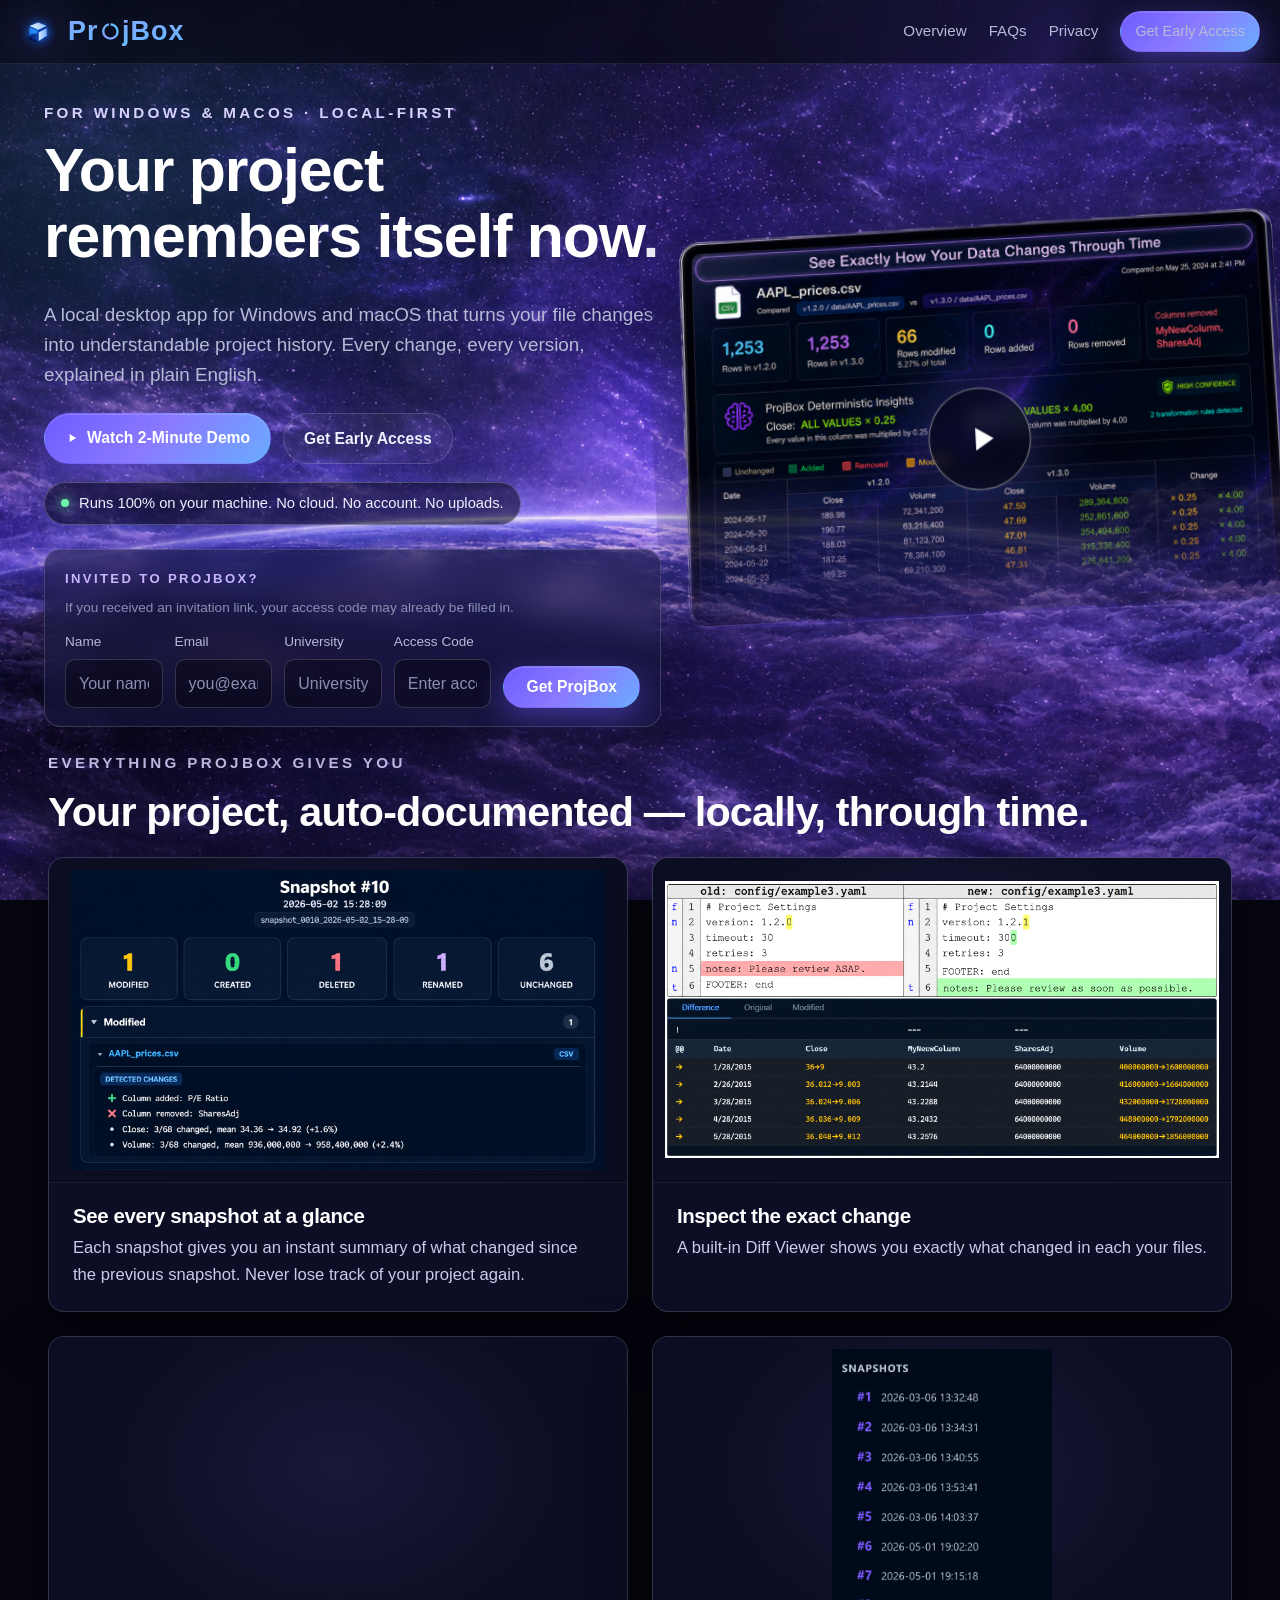
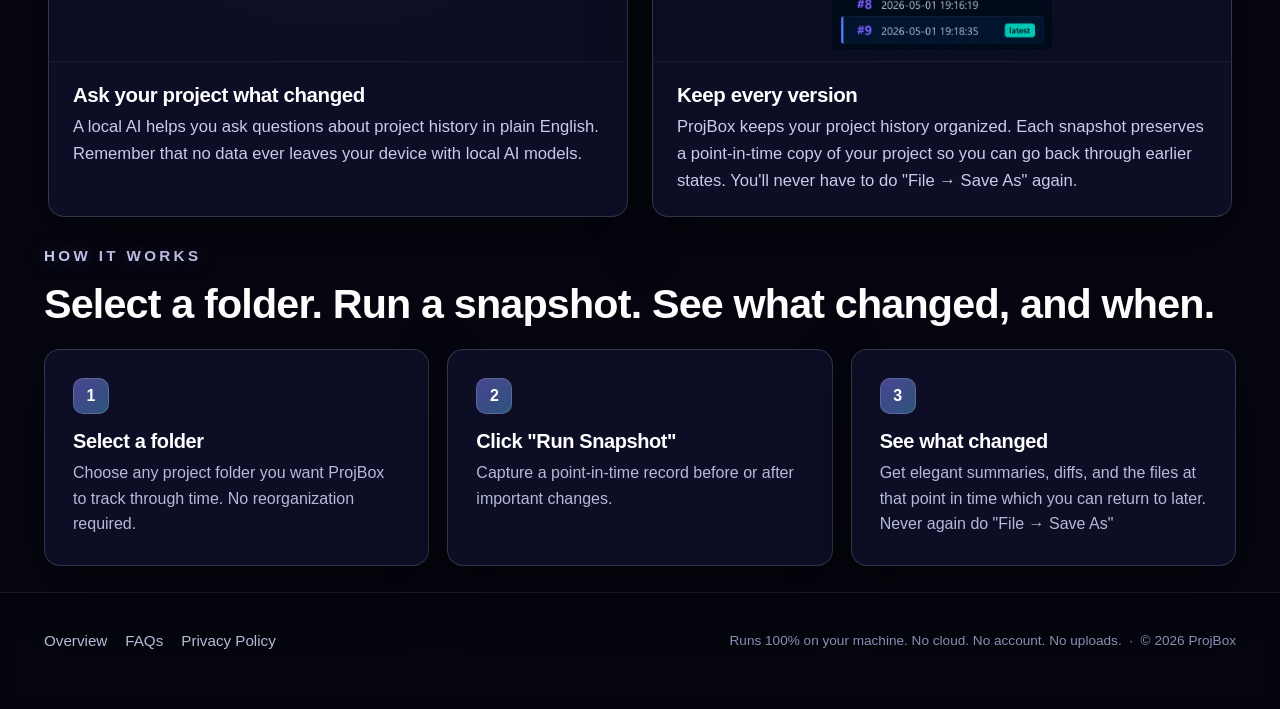
==== commit 563cd864: "Updating 1st Box photo image" ====
--- a/index.html
+++ b/index.html
@@ -375,17 +375,17 @@
           <div class="pb-card pb-howcard pb-fade-in">
             <span class="pb-howcard__num" aria-hidden="true">1</span>
             <h3>Select a folder</h3>
-            <p>Choose the project folder you want ProjBox to track through time.</p>
+            <p>Choose any project folder you want ProjBox to track through time. No reorganization required. </p>
           </div>
           <div class="pb-card pb-howcard pb-fade-in">
             <span class="pb-howcard__num" aria-hidden="true">2</span>
             <h3>Click "Run Snapshot"</h3>
-            <p>Capture a point-in-time record of all your project files whenever your files change or when you want to preserve your files before making changes.</p>
+            <p>Capture a point-in-time record before or after important changes.</p>
           </div>
           <div class="pb-card pb-howcard pb-fade-in">
             <span class="pb-howcard__num" aria-hidden="true">3</span>
             <h3>See what changed</h3>
-            <p>Review (or share with colleagues) a clear summary of what changed since the previous snapshot. You'll now forever have this summary to fall back to.</p>
+            <p>Get elegant summaries, diffs, and the files at that point in time which you can return to later. Never again do "File → Save As"</p>
           </div>
         </div>
       </div>
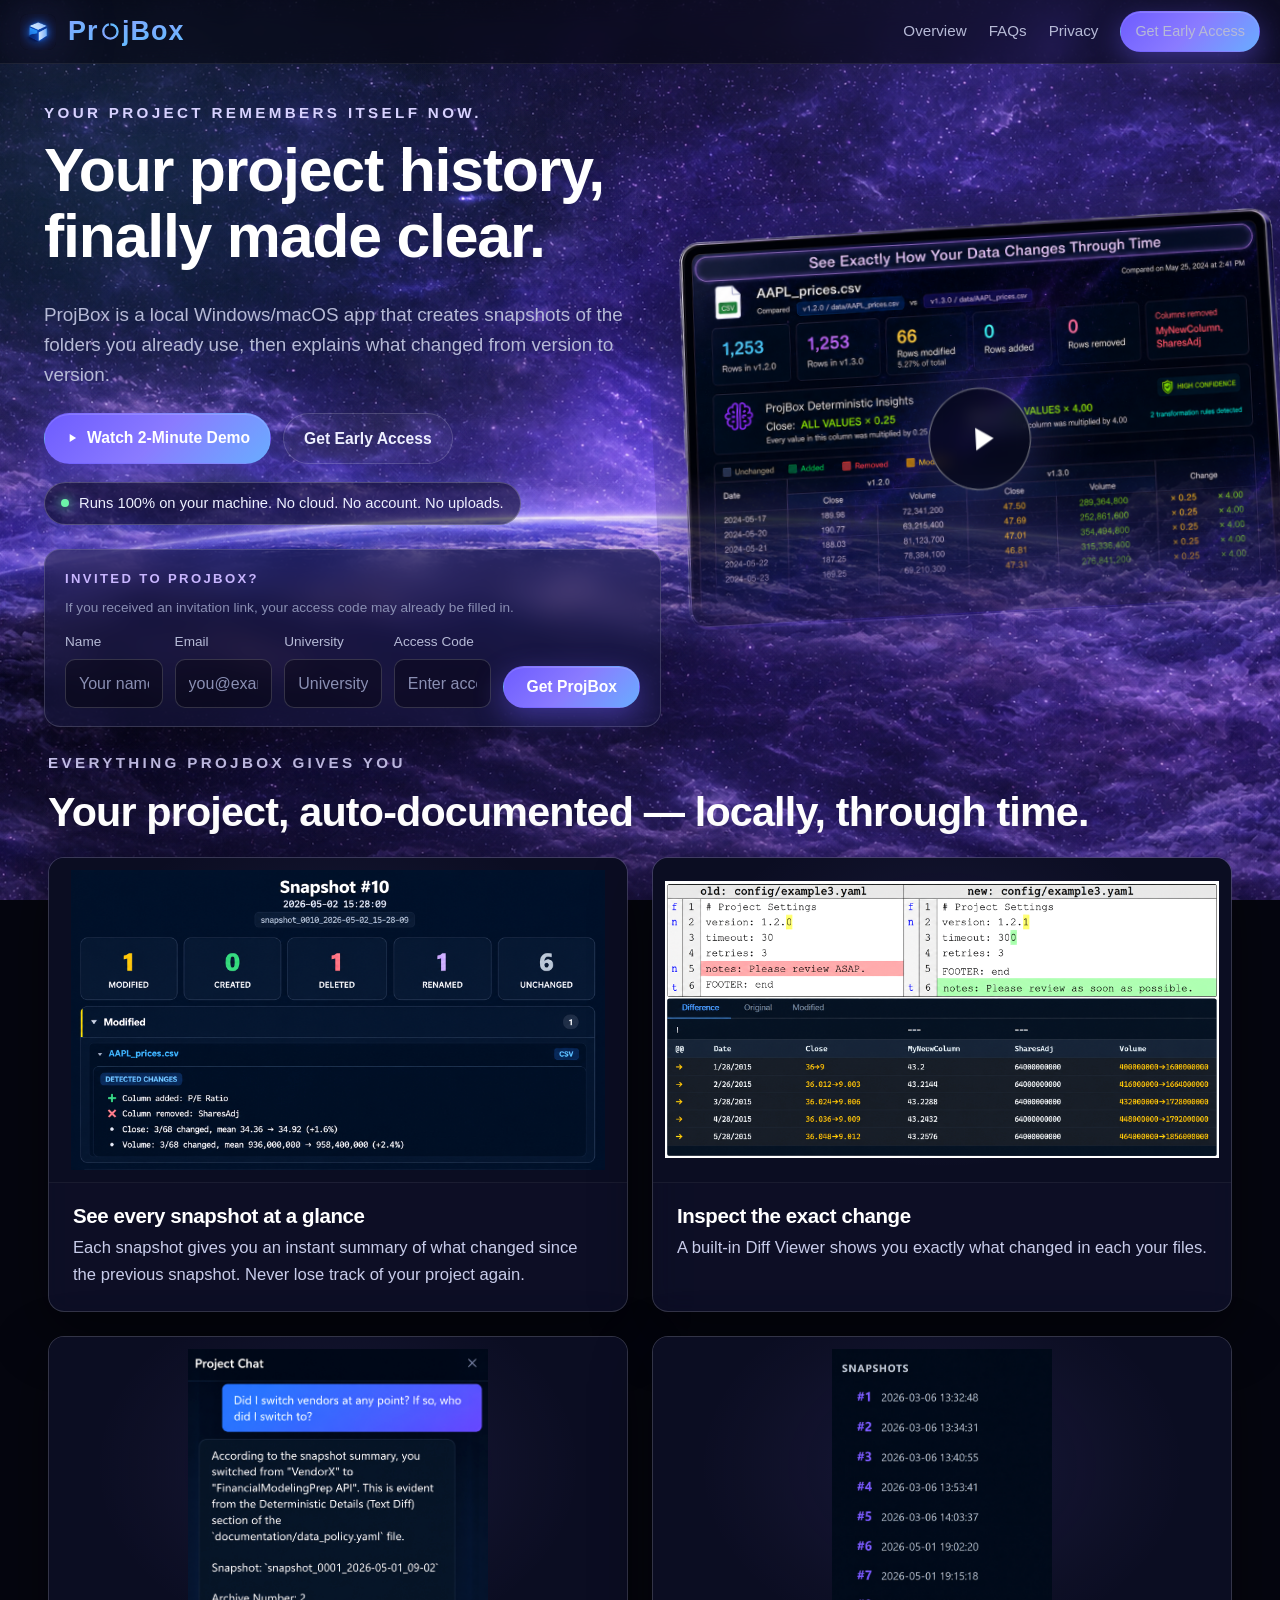
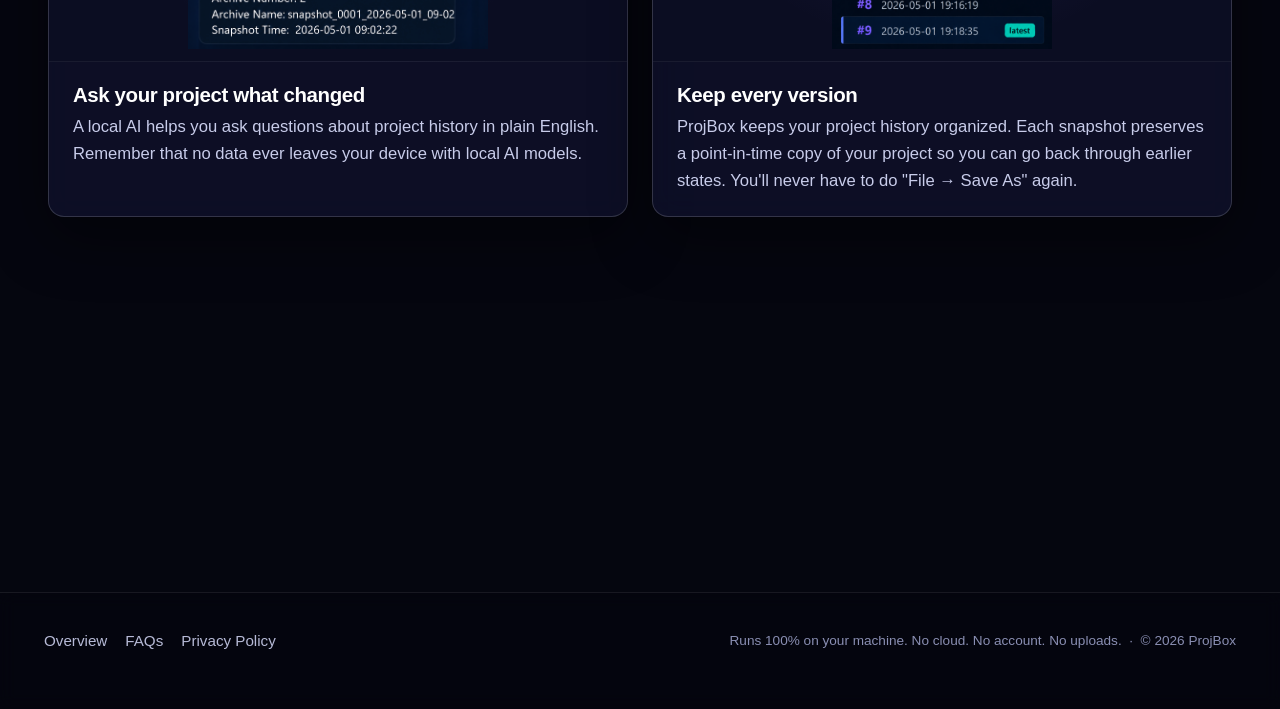
==== commit f94744a0: "Changes in wording of main page to change hero and eyebrow" ====
--- a/index.html
+++ b/index.html
@@ -209,14 +209,12 @@
         <div class="pb-hero__grid">
 
           <div class="pb-fade-in">
-            <span class="pb-eyebrow">For Windows &amp; macOS · Local-first</span>
-
-            <h1>Your project remembers itself now.</h1>
+            <span class="pb-eyebrow">YOUR PROJECT REMEMBERS ITSELF NOW.</span>
+
+            <h1>Your project history, finally made clear.</h1>
 
             <p class="pb-lede">
-              A local desktop app for Windows and macOS that turns your file
-              changes into understandable project history. Every change, every
-              version, explained in plain English.
+              ProjBox is a local Windows/macOS app that creates snapshots of the folders you already use, then explains what changed from version to version.
             </p>
 
             <div class="pb-hero__cta-row">
@@ -375,7 +373,7 @@
           <div class="pb-card pb-howcard pb-fade-in">
             <span class="pb-howcard__num" aria-hidden="true">1</span>
             <h3>Select a folder</h3>
-            <p>Choose any project folder you want ProjBox to track through time. No reorganization required. </p>
+            <p>Choose any existing project folder. No reorganization required. </p>
           </div>
           <div class="pb-card pb-howcard pb-fade-in">
             <span class="pb-howcard__num" aria-hidden="true">2</span>
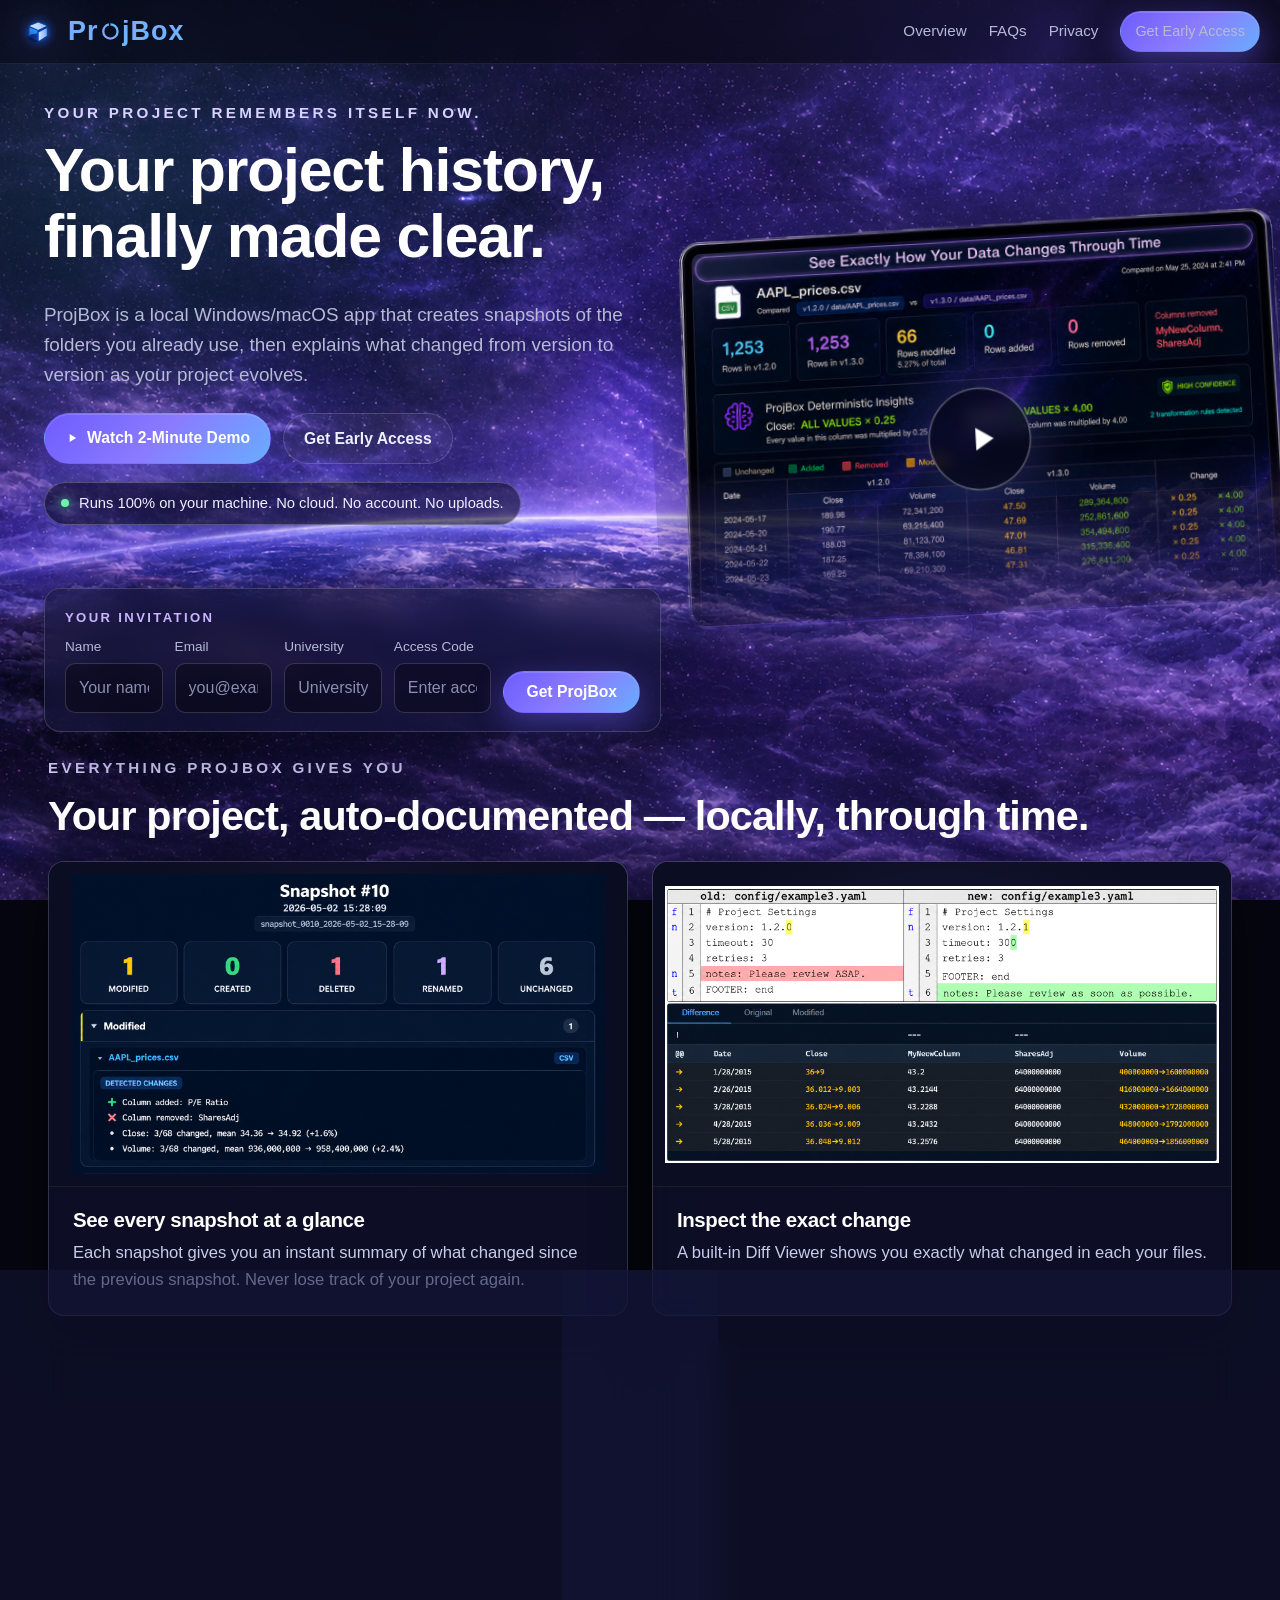
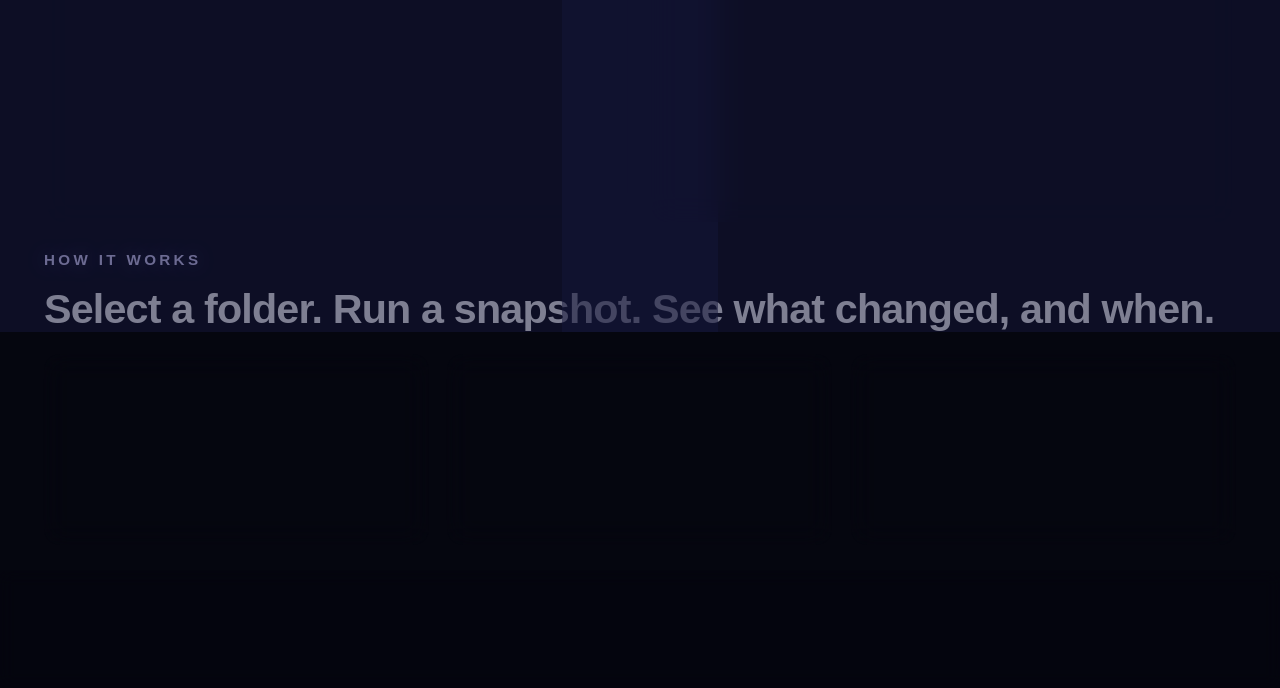
==== commit 90f1a498: "Reduce space at top on 4K. Add spacing after everything ProjBox .... Mobile layout changes" ====
--- a/index.html
+++ b/index.html
@@ -208,13 +208,13 @@
       <div class="pb-container">
         <div class="pb-hero__grid">
 
-          <div class="pb-fade-in">
+          <div class="pb-hero__copy pb-fade-in">
             <span class="pb-eyebrow">YOUR PROJECT REMEMBERS ITSELF NOW.</span>
 
             <h1>Your project history, finally made clear.</h1>
 
             <p class="pb-lede">
-              ProjBox is a local Windows/macOS app that creates snapshots of the folders you already use, then explains what changed from version to version.
+              ProjBox is a local Windows/macOS app that creates snapshots of the folders you already use, then explains what changed from version to version as your project evolves.
             </p>
 
             <div class="pb-hero__cta-row">
@@ -231,45 +231,6 @@
               <span class="pb-truth__dot" aria-hidden="true"></span>
               <span>Runs 100% on your machine. No cloud. No account. No uploads.</span>
             </div>
-
-            <!-- ==================================================
-                 ACCESS-CODE FORM (soft gating only)
-                 ================================================== -->
-            <form class="pb-card pb-access" id="access" data-access-form novalidate>
-              <div class="pb-access__head">
-                <p class="pb-access__title">Invited to ProjBox?</p>
-                <p class="pb-access__helper">
-                  If you received an invitation link, your access code may
-                  already be filled in.
-                </p>
-              </div>
-
-              <div class="pb-access__row-fields">
-                <div class="pb-field">
-                  <label for="pb-name">Name</label>
-                  <input id="pb-name" name="name" type="text" autocomplete="name" placeholder="Your name" />
-                </div>
-                <div class="pb-field">
-                  <label for="pb-email">Email</label>
-                  <input id="pb-email" name="email" type="email" autocomplete="email" placeholder="you@example.com" required />
-                </div>
-                <div class="pb-field">
-                  <label for="pb-org">University</label>
-                  <input id="pb-org" name="organization" type="text" autocomplete="organization" placeholder="University or Organization" />
-                </div>
-                <div class="pb-field">
-                  <label for="pb-code">Access Code</label>
-                  <input id="pb-code" name="access_code" type="text" autocomplete="off"
-                         placeholder="Enter access code" spellcheck="false" />
-                </div>
-                <div class="pb-access__submit">
-                  <button type="submit" class="pb-btn pb-btn--primary">Get ProjBox</button>
-                </div>
-              </div>
-
-              <p class="pb-access__note" data-access-note aria-live="polite"></p>
-              <p class="pb-access__status" data-access-status aria-live="polite"></p>
-            </form>
           </div>
 
           <div class="pb-fade-in pb-hero__visual">
@@ -288,6 +249,38 @@
               </span>
             </button>
           </div>
+
+          <form class="pb-card pb-access pb-fade-in" id="access" data-access-form novalidate>
+            <div class="pb-access__head">
+              <p class="pb-access__title">Your invitation</p>
+            </div>
+
+            <div class="pb-access__row-fields">
+              <div class="pb-field">
+                <label for="pb-name">Name</label>
+                <input id="pb-name" name="name" type="text" autocomplete="name" placeholder="Your name" />
+              </div>
+              <div class="pb-field">
+                <label for="pb-email">Email</label>
+                <input id="pb-email" name="email" type="email" autocomplete="email" placeholder="you@example.com" required />
+              </div>
+              <div class="pb-field">
+                <label for="pb-org">University</label>
+                <input id="pb-org" name="organization" type="text" autocomplete="organization" placeholder="University or Organization" />
+              </div>
+              <div class="pb-field">
+                <label for="pb-code">Access Code</label>
+                <input id="pb-code" name="access_code" type="text" autocomplete="off"
+                       placeholder="Enter access code" spellcheck="false" />
+              </div>
+              <div class="pb-access__submit">
+                <button type="submit" class="pb-btn pb-btn--primary">Get ProjBox</button>
+              </div>
+            </div>
+
+            <p class="pb-access__note" data-access-note aria-live="polite"></p>
+            <p class="pb-access__status" data-access-status aria-live="polite"></p>
+          </form>
 
         </div>
       </div>
@@ -383,7 +376,7 @@
           <div class="pb-card pb-howcard pb-fade-in">
             <span class="pb-howcard__num" aria-hidden="true">3</span>
             <h3>See what changed</h3>
-            <p>Get elegant summaries, diffs, and the files at that point in time which you can return to later. Never again do "File → Save As"</p>
+            <p>Get clear summaries, diffs, and a saved version you can return to later.</p>
           </div>
         </div>
       </div>
--- a/css/styles.css
+++ b/css/styles.css
@@ -106,14 +106,15 @@
 @media (max-width: 768px) {
   body {
     background-image:
-      radial-gradient(800px 600px  at 50% -5%,  rgba(138, 123, 255, 0.32), transparent 60%),
-      radial-gradient(600px 500px  at 50%  30%,  rgba(92, 192, 255, 0.18),  transparent 60%),
-      radial-gradient(1000px 800px at 50%  110%, rgba(80, 60, 180, 0.28),   transparent 60%),
+      linear-gradient(180deg, rgba(5, 6, 15, 0.52) 0%, transparent 38%),
+      radial-gradient(800px 600px  at 50% -5%,  rgba(138, 123, 255, 0.30), transparent 60%),
+      radial-gradient(600px 500px  at 50%  30%, rgba(92, 192, 255, 0.15),  transparent 60%),
+      radial-gradient(1000px 800px at 50% 110%, rgba(80, 60, 180, 0.26),   transparent 60%),
       url("../assets/backgrounds/CosmicBackgroundMobile.png");
-    background-attachment: scroll, scroll, scroll, scroll;
-    background-position:   center top, center top, center top, center top;
-    background-size:       cover, cover, cover, cover;
-    background-repeat:     no-repeat, no-repeat, no-repeat, no-repeat;
+    background-attachment: scroll, scroll, scroll, scroll, scroll;
+    background-position:   center top, center top, center top, center top, center top;
+    background-size:       cover, cover, cover, cover, cover;
+    background-repeat:     no-repeat, no-repeat, no-repeat, no-repeat, no-repeat;
   }
 }
 
@@ -234,11 +235,18 @@
 main.pb-home > .pb-hero + * {
   margin-top: var(--pb-gap-hero-next);
 }
+@media (min-width: 1800px) {
+  main.pb-home > .pb-hero + * {
+    margin-top: clamp(20px, 1.8vw, 36px);
+  }
+}
 main.pb-home > .pb-section {
   padding: 0;
 }
 main.pb-home > .pb-hero {
-  padding-bottom: 0;
+  /* Compensate for left-column translateY so the access card does not
+     visually overlap the proof section below the hero layout box. */
+  padding-bottom: var(--pb-hero-copy-offset-y, 0px);
 }
 main.pb-home + .pb-footer {
   margin-top: var(--pb-gap-section);
@@ -515,10 +523,11 @@
   --pb-hero-gap: clamp(20px, 3vw, 48px);
   --pb-hero-visual-offset: clamp(60px, 8vw, 110px);
   --pb-hero-copy-offset-y: 0px;
+  --pb-hero-padding-top: clamp(20px, 3vw, 36px);
 
   /* Trimmed top padding so the eyebrow sits just under the sticky header
      instead of leaving a large empty band at the top of the page. */
-  padding: clamp(20px, 3vw, 36px) 0 clamp(14px, 2.5vw, 36px);
+  padding: var(--pb-hero-padding-top) 0 clamp(14px, 2.5vw, 36px);
 }
 .pb-hero .pb-container {
   max-width: var(--pb-hero-max-width);
@@ -535,16 +544,42 @@
      column; `center` was pushing the poster too far down. */
   align-items: start;
 }
-.pb-hero__grid > .pb-fade-in:first-child {
+.pb-hero__copy {
   transform: translateY(var(--pb-hero-copy-offset-y));
 }
+
+/* Desktop: explicit grid placement so the form (now a sibling of the copy
+   div) stays in column 1 beneath the copy, and the poster spans both rows
+   in column 2 — identical to the old nested-form layout. */
+@media (min-width: 961px) {
+  .pb-hero__copy   { grid-column: 1; grid-row: 1; }
+  .pb-hero__visual { grid-column: 2; grid-row: 1 / 3; }
+  .pb-access       { grid-column: 1; grid-row: 2; }
+}
+
 @media (max-width: 960px) {
   .pb-hero__grid { grid-template-columns: 1fr; }
 
-  /* Poster tilt/scale reads fine on desktop but overflows and looks awkward
-     on a stacked single-column layout — reset to natural flow. */
+  .pb-hero__copy   { order: 1; }
+  .pb-hero__visual { order: 2; }
+  .pb-access       { order: 3; }
+
+  .pb-hero__copy { transform: none; }
   .pb-poster       { transform: none; margin-top: 0; }
   .pb-hero__visual { padding-top: 0; }
+}
+
+/* Mobile hero compactness — tighten vertical rhythm so product proof
+   appears within the first screen-and-a-half on typical phones. */
+@media (max-width: 768px) {
+  .pb-hero {
+    padding-top: 14px;
+    padding-bottom: 10px;
+  }
+  .pb-hero__grid { gap: 18px; }
+  .pb-hero__cta-row { margin: 16px 0 14px; }
+  .pb-truth { margin-bottom: 0; }
+  .pb-hero__grid > .pb-access { margin-top: 4px; }
 }
 
 @media (min-width: 1500px) {
@@ -556,11 +591,24 @@
   }
 }
 
+@media (min-width: 1600px) {
+  .pb-hero {
+    --pb-hero-padding-top: clamp(14px, 1.6vw, 22px);
+    --pb-hero-copy-offset-y: clamp(18px, 2vw, 36px);
+  }
+}
+
+@media (min-width: 1800px) {
+  .pb-hero {
+    --pb-hero-padding-top: clamp(2px, 0.4vw, 6px);
+    --pb-hero-copy-offset-y: clamp(0px, 0.2vw, 2px);
+  }
+}
+
 @media (min-width: 1900px) {
   .pb-hero {
     --pb-hero-max-width: min(1640px, calc(100vw - 160px));
     --pb-hero-visual-offset: clamp(125px, 7vw, 190px);
-    --pb-hero-copy-offset-y: clamp(56px, 4vw, 92px);
   }
 }
 
@@ -732,7 +780,7 @@
   align-items: baseline;
   justify-content: space-between;
   gap: 8px 16px;
-  margin-bottom: 12px;
+  margin-bottom: 8px;
 }
 .pb-access__title {
   font-size: 0.82rem;
@@ -740,11 +788,6 @@
   letter-spacing: 0.18em;
   text-transform: uppercase;
   color: var(--pb-accent-warm);
-  margin: 0;
-}
-.pb-access__helper {
-  font-size: 0.85rem;
-  color: var(--pb-text-mute);
   margin: 0;
 }
 .pb-access__row-fields {
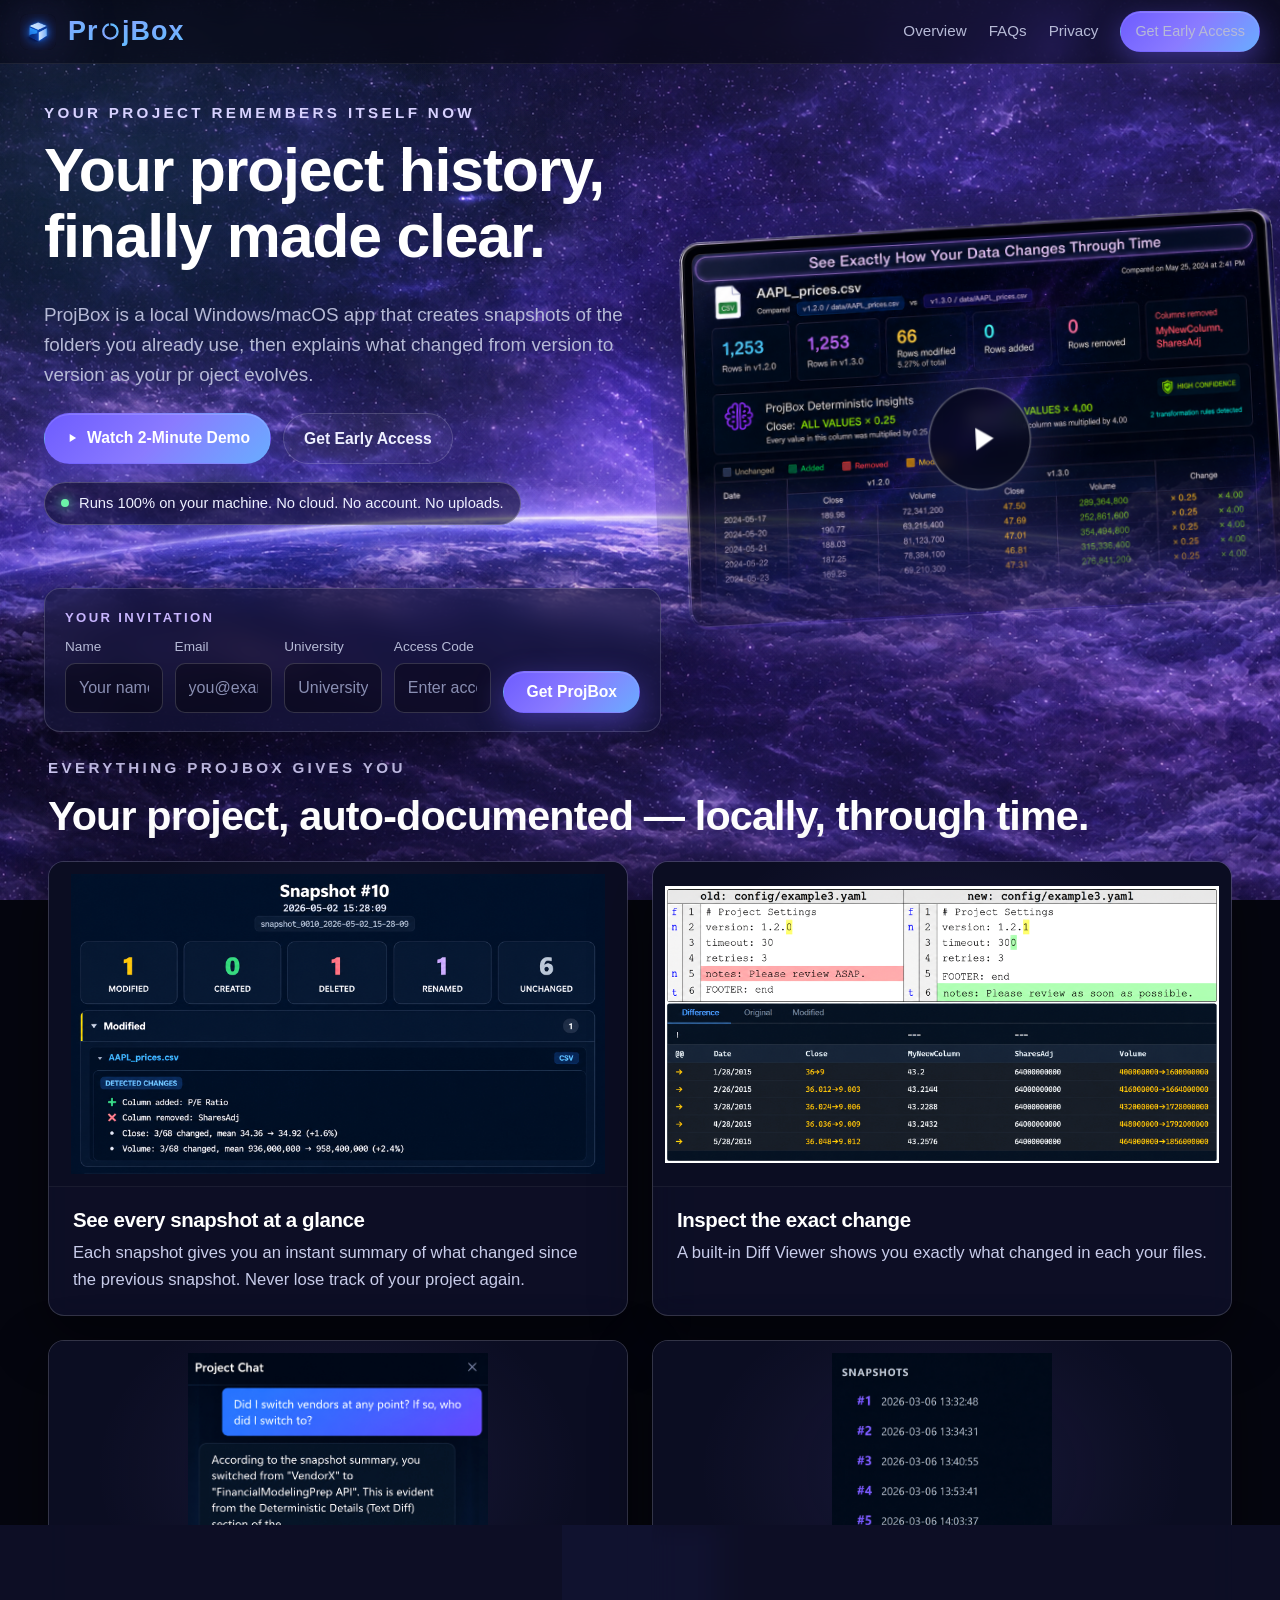
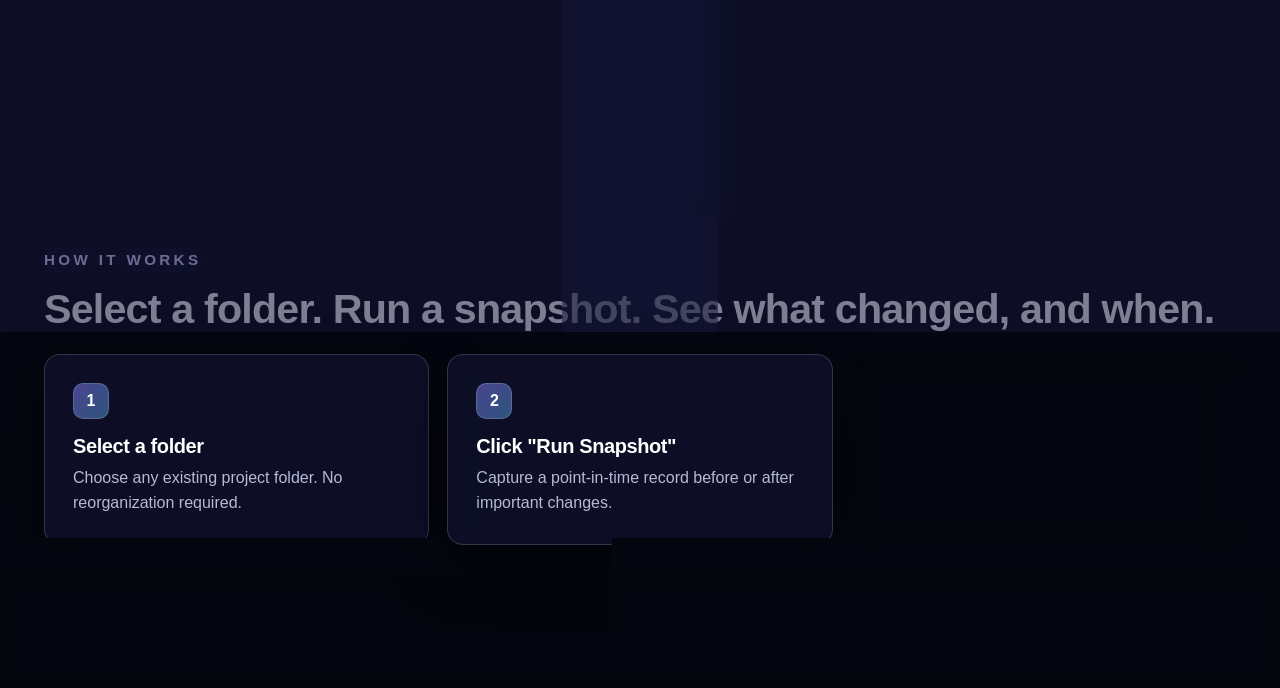
==== commit e95c1b2e: "Changing background" ====
--- a/index.html
+++ b/index.html
@@ -209,12 +209,12 @@
         <div class="pb-hero__grid">
 
           <div class="pb-hero__copy pb-fade-in">
-            <span class="pb-eyebrow">YOUR PROJECT REMEMBERS ITSELF NOW.</span>
+            <span class="pb-eyebrow">YOUR PROJECT REMEMBERS ITSELF NOW</span>
 
             <h1>Your project history, finally made clear.</h1>
 
             <p class="pb-lede">
-              ProjBox is a local Windows/macOS app that creates snapshots of the folders you already use, then explains what changed from version to version as your project evolves.
+              ProjBox is a local Windows/macOS app that creates snapshots of the folders you already use, then explains what changed from version to version as your pr oject evolves.
             </p>
 
             <div class="pb-hero__cta-row">
@@ -332,7 +332,7 @@
             </button>
             <div class="pb-proofcard__body">
               <h3>Ask your project what changed</h3>
-              <p>A local AI helps you ask questions about project history in plain English. Remember that no data ever leaves your device with local AI models.</p>
+              <p>A local AI lets you ask questions about project history in plain English. Remember that no data ever leaves your device with local AI models.</p>
             </div>
           </article>
 
--- a/css/styles.css
+++ b/css/styles.css
@@ -99,22 +99,43 @@
   }
 }
 
-/* MOBILE BACKGROUND — portrait asset + scroll attachment
-   CosmicBackgroundMobile.png: portrait crop, min 1440×2560, ideally 2160×3840.
-   No text baked in. Switch to scroll — iOS Safari blurs fixed backgrounds
-   (engine rasterises them at viewport size, not image size). */
+/* MOBILE BACKGROUND — fixed viewport layer on main.pb-home::before.
+   CosmicBackgroundMobile.jpg: portrait crop. Do NOT apply to body — cover
+   on a tall scrollable page upscales/blurs the image. Use position:fixed
+   pseudo-element instead of background-attachment:fixed (iOS Safari blurs that). */
 @media (max-width: 768px) {
   body {
+    background-image: none;
+    background-color: #050617;
+  }
+
+  body::before {
+    display: none;
+  }
+
+  main.pb-home {
+    isolation: isolate;
+  }
+
+  main.pb-home::before {
+    content: "";
+    position: fixed;
+    inset: 0;
+    z-index: -1;
+    pointer-events: none;
     background-image:
-      linear-gradient(180deg, rgba(5, 6, 15, 0.52) 0%, transparent 38%),
-      radial-gradient(800px 600px  at 50% -5%,  rgba(138, 123, 255, 0.30), transparent 60%),
-      radial-gradient(600px 500px  at 50%  30%, rgba(92, 192, 255, 0.15),  transparent 60%),
-      radial-gradient(1000px 800px at 50% 110%, rgba(80, 60, 180, 0.26),   transparent 60%),
-      url("../assets/backgrounds/CosmicBackgroundMobile.png");
-    background-attachment: scroll, scroll, scroll, scroll, scroll;
-    background-position:   center top, center top, center top, center top, center top;
-    background-size:       cover, cover, cover, cover, cover;
-    background-repeat:     no-repeat, no-repeat, no-repeat, no-repeat, no-repeat;
+      linear-gradient(
+        180deg,
+        rgba(5, 6, 18, 0.88) 0%,
+        rgba(7, 8, 28, 0.72) 34%,
+        rgba(8, 7, 30, 0.78) 70%,
+        rgba(5, 6, 18, 0.92) 100%
+      ),
+      url("../assets/backgrounds/CosmicBackgroundMobile.jpg");
+    background-size: cover;
+    background-position: center top;
+    background-repeat: no-repeat;
+    transform: translateZ(0);
   }
 }
 
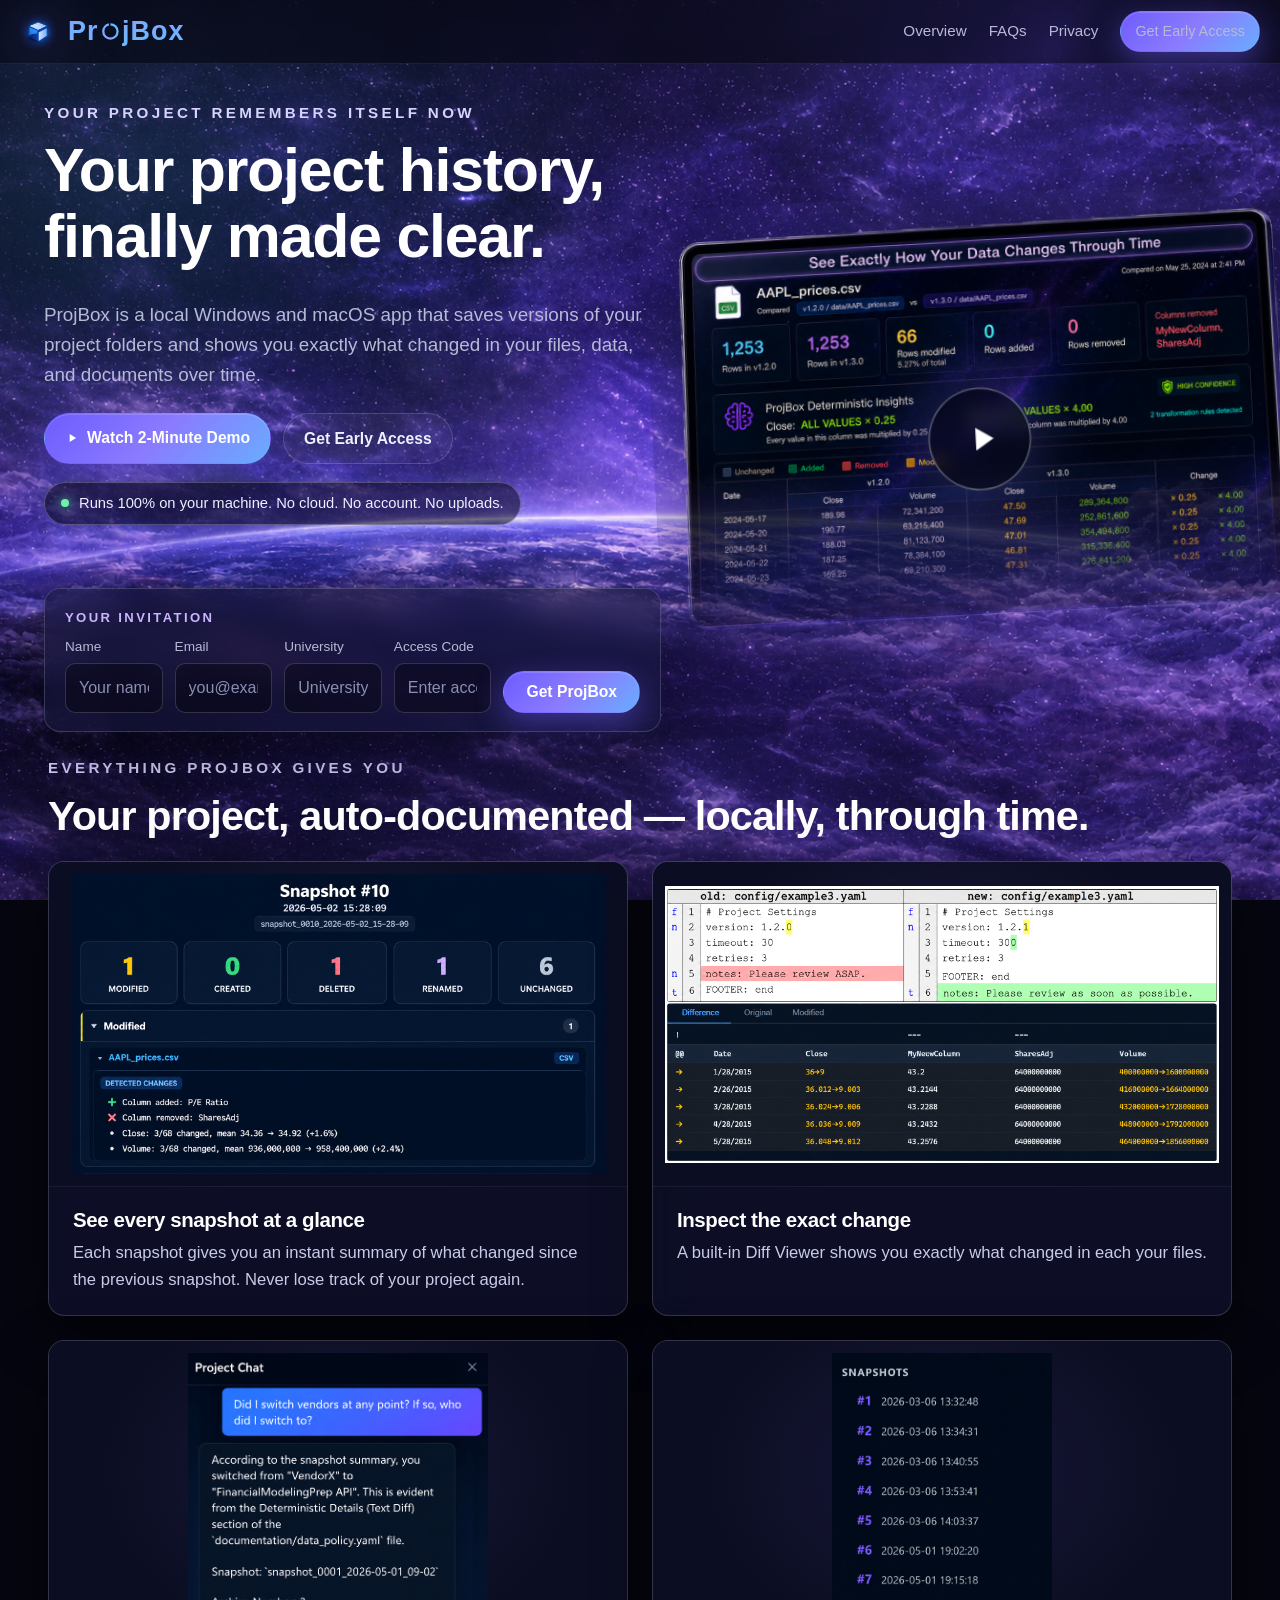
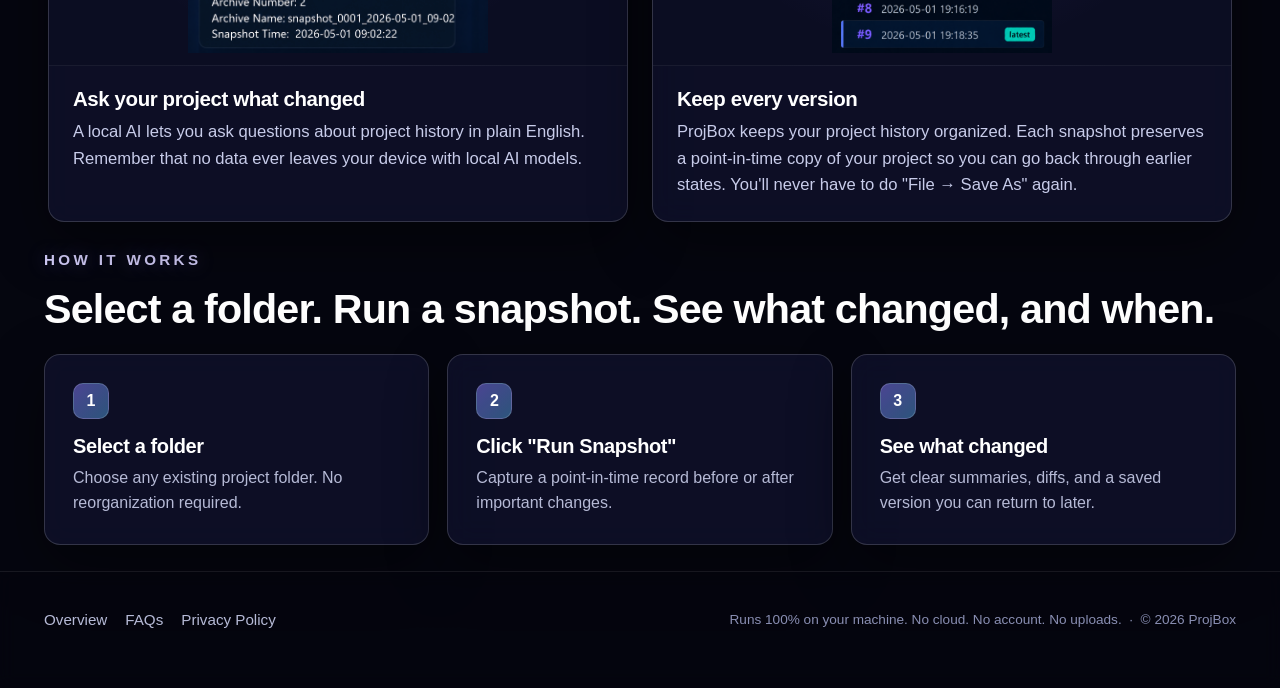
==== commit b257ea66: "Upate header slightly" ====
--- a/index.html
+++ b/index.html
@@ -214,7 +214,7 @@
             <h1>Your project history, finally made clear.</h1>
 
             <p class="pb-lede">
-              ProjBox is a local Windows/macOS app that creates snapshots of the folders you already use, then explains what changed from version to version as your pr oject evolves.
+              ProjBox is a local Windows and macOS app that saves versions of your project folders and shows you exactly what changed in your files, data, and documents over time.
             </p>
 
             <div class="pb-hero__cta-row">
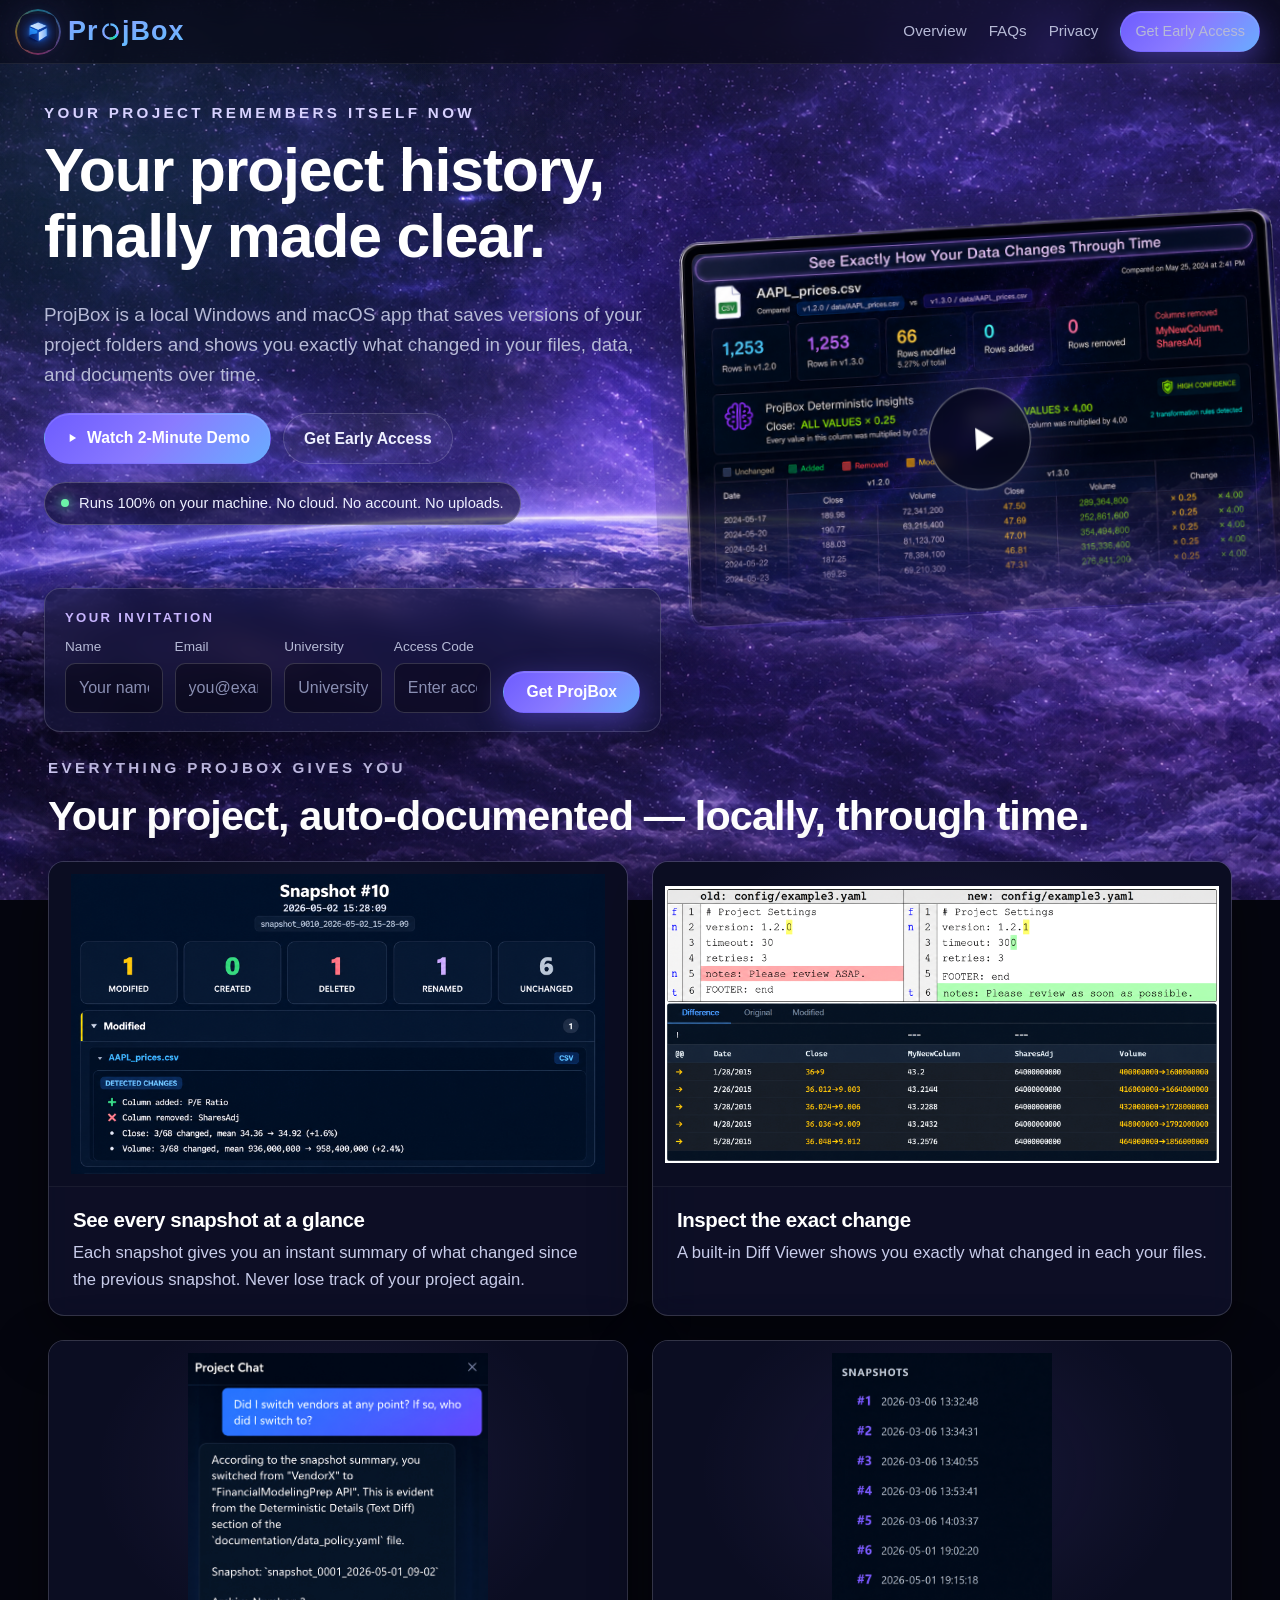
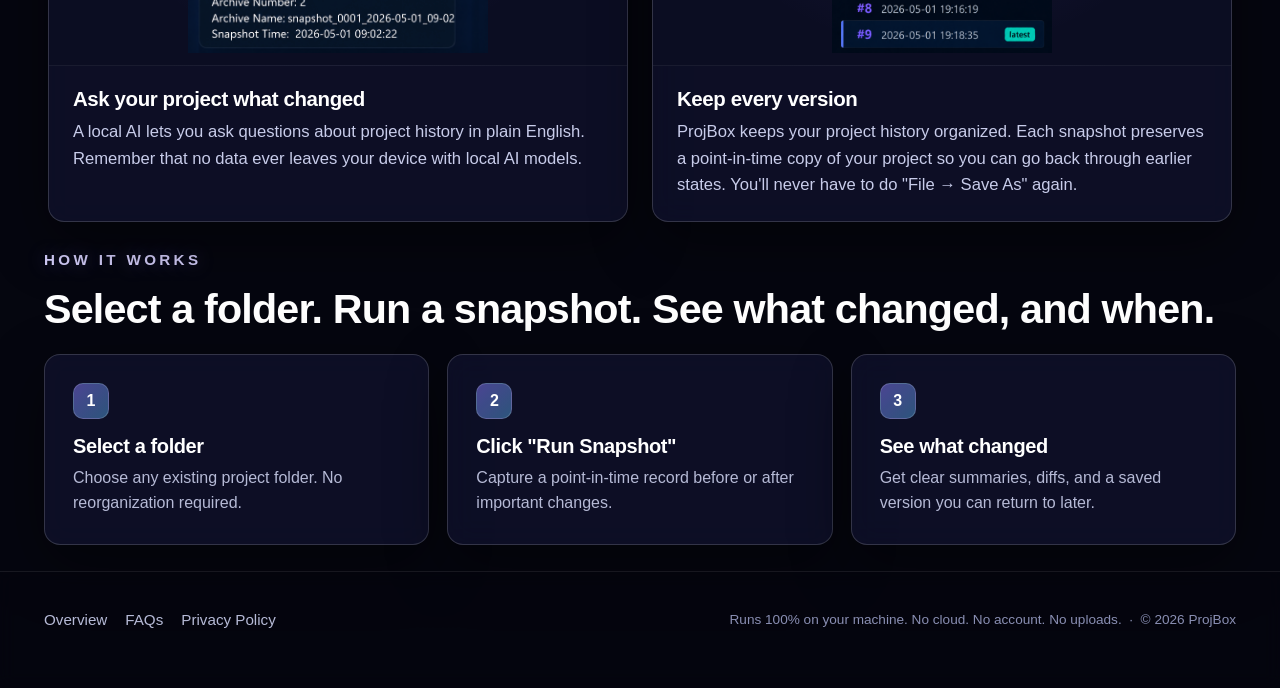
==== commit e4490b79: "Adding chromatic rings for main ProjBox page" ====
--- a/index.html
+++ b/index.html
@@ -67,6 +67,7 @@
     }
     /* The "o" wraps SVG, not text — reset gradient-text styles */
     .pb-wordmark__o {
+      position: relative;
       background-image: none;
       -webkit-text-fill-color: currentColor;
       color: currentColor;
@@ -76,7 +77,7 @@
       vertical-align: -0.07em;
       line-height: 0;
     }
-    .pb-wordmark__o svg { width: 100%; height: 100%; display: block; overflow: visible; }
+    .pb-wordmark__o svg { position: relative; z-index: 1; width: 100%; height: 100%; display: block; overflow: visible; }
 
     /* ── V5 Sweep animation ──────────────────────────────────── */
     .pb-wordmark--sweep .pb-wordmark__glyph {
@@ -127,7 +128,7 @@
       from { transform: rotate(-180deg) scale(0.6); opacity: 0; }
       to   { transform: rotate(0deg)     scale(1.0); opacity: 1; }
     }
-    .pb-wordmark--sweep .pb-wordmark__o svg circle {
+    .pb-wordmark--sweep .pb-wordmark__o-letter {
       stroke-dasharray: 0 47.12;
       animation: pbWmDrawO 0.65s ease-out 0.18s forwards;
     }
@@ -140,13 +141,21 @@
       .pb-wordmark--sweep::after { display: none; }
       .pb-wordmark__glyph,
       .pb-wordmark__o svg,
-      .pb-wordmark__o svg circle {
+      .pb-wordmark__o-letter {
         animation: none !important;
         opacity: 1 !important;
         transform: none !important;
         filter: none !important;
         stroke-dasharray: 45.16 1.97 !important;
       }
+      .pb-chromatic-ring-wrap--spin::before,
+      .pb-chromatic-ring-wrap--spin::after,
+      .pb-wordmark__o-chroma-spin,
+      .pb-brand__mark-halo::before,
+      .pb-brand__mark-halo::after {
+        animation: none !important;
+        transform: none !important;
+      }
     }
   </style>
 </head>
@@ -160,7 +169,9 @@
   <header class="pb-header" role="banner">
     <div class="pb-container pb-header__inner">
       <a class="pb-brand pb-brand--wordmark" href="index.html" aria-label="ProjBox home">
-        <img class="pb-brand__mark" src="assets/branding/Logo.png" alt="" width="36" height="36" />
+        <span class="pb-brand__mark-halo">
+          <img class="pb-brand__mark" src="assets/branding/Logo.png" alt="" width="36" height="36" />
+        </span>
         <span class="pb-wordmark pb-wordmark--sweep" role="img" aria-label="ProjBox">
           <span class="pb-wordmark__glyph">P</span>
           <span class="pb-wordmark__glyph">r</span>
@@ -172,9 +183,26 @@
                   <stop offset="100%" stop-color="#5cc0ff"/>
                 </linearGradient>
               </defs>
-              <circle cx="12" cy="12" r="7.5" fill="none" stroke="url(#pbWmGrad)"
+              <circle class="pb-wordmark__o-letter" cx="12" cy="12" r="7.5" fill="none" stroke="url(#pbWmGrad)"
                       stroke-width="2.4" stroke-linecap="butt"
                       stroke-dasharray="45.16 1.97" transform="rotate(-90 12 12)"/>
+              <g class="pb-wordmark__o-chroma-spin">
+                <circle class="pb-wordmark__o-chroma-follow pb-wordmark__o-chroma-follow--violet"
+                        cx="12" cy="12" r="7.5" fill="none" stroke-width="2.4"
+                        stroke-linecap="round" stroke-dasharray="2.8 44.32"/>
+                <circle class="pb-wordmark__o-chroma-follow pb-wordmark__o-chroma-follow--blue"
+                        cx="12" cy="12" r="7.5" fill="none" stroke-width="2.4"
+                        stroke-linecap="butt" stroke-dasharray="2.8 44.32" stroke-dashoffset="-2.2"/>
+                <circle class="pb-wordmark__o-chroma-follow pb-wordmark__o-chroma-follow--cyan"
+                        cx="12" cy="12" r="7.5" fill="none" stroke-width="2.4"
+                        stroke-linecap="butt" stroke-dasharray="2.8 44.32" stroke-dashoffset="-4.4"/>
+                <circle class="pb-wordmark__o-chroma-follow pb-wordmark__o-chroma-follow--teal"
+                        cx="12" cy="12" r="7.5" fill="none" stroke-width="2.4"
+                        stroke-linecap="butt" stroke-dasharray="2.8 44.32" stroke-dashoffset="-6.6"/>
+                <circle class="pb-wordmark__o-chroma-follow pb-wordmark__o-chroma-follow--green"
+                        cx="12" cy="12" r="7.5" fill="none" stroke-width="2.4"
+                        stroke-linecap="round" stroke-dasharray="2.8 44.32" stroke-dashoffset="-8.8"/>
+              </g>
             </svg>
           </span>
           <span class="pb-wordmark__glyph">j</span>
--- a/css/styles.css
+++ b/css/styles.css
@@ -344,6 +344,7 @@
   color: transparent;
 }
 .pb-wordmark__o {
+  position: relative;
   background-image: none;
   -webkit-text-fill-color: currentColor;
   color: currentColor;
@@ -353,11 +354,88 @@
   vertical-align: -0.07em;
   line-height: 0;
 }
+.pb-wordmark__o-chroma-spin {
+  transform-origin: 12px 12px;
+  transform-box: view-box;
+  animation: pbChromaticSpin 4.5s linear infinite;
+}
+.pb-wordmark__o-chroma-follow--violet { stroke: #a78bfa; }
+.pb-wordmark__o-chroma-follow--blue { stroke: #60a5fa; }
+.pb-wordmark__o-chroma-follow--cyan { stroke: #22d3ee; }
+.pb-wordmark__o-chroma-follow--teal { stroke: #2dd4bf; }
+.pb-wordmark__o-chroma-follow--green { stroke: #34d399; }
 .pb-wordmark__o svg {
+  position: relative;
+  z-index: 1;
   width: 100%;
   height: 100%;
   display: block;
   overflow: visible;
+}
+
+/* Thin spectrum halo behind the box PNG — not the download-button wrap */
+.pb-brand__mark-halo {
+  position: relative;
+  display: inline-flex;
+  width: 36px;
+  height: 36px;
+  flex-shrink: 0;
+  align-items: center;
+  justify-content: center;
+}
+.pb-brand__mark-halo .pb-brand__mark {
+  position: relative;
+  z-index: 1;
+}
+.pb-brand__mark-halo::before,
+.pb-brand__mark-halo::after {
+  content: "";
+  position: absolute;
+  border-radius: 50%;
+  pointer-events: none;
+  z-index: 0;
+}
+.pb-brand__mark-halo::before {
+  inset: -5px;
+  padding: 2px;
+  opacity: 0.45;
+  background: conic-gradient(
+    from 0deg,
+    rgb(34, 211, 238),
+    rgb(129, 140, 248),
+    rgb(236, 72, 153),
+    rgb(251, 191, 36),
+    rgb(34, 211, 238)
+  );
+  -webkit-mask:
+    linear-gradient(#fff 0 0) content-box,
+    linear-gradient(#fff 0 0);
+  mask:
+    linear-gradient(#fff 0 0) content-box,
+    linear-gradient(#fff 0 0);
+  -webkit-mask-clip: content-box, border-box;
+  mask-clip: content-box, border-box;
+  -webkit-mask-origin: content-box, border-box;
+  mask-origin: content-box, border-box;
+  -webkit-mask-composite: xor;
+  mask-composite: exclude;
+  will-change: transform;
+  animation: pbChromaticSpin 4.5s linear infinite;
+}
+.pb-brand__mark-halo::after {
+  inset: -2px;
+  opacity: 0.28;
+  filter: blur(6px);
+  background: conic-gradient(
+    from 0deg,
+    rgba(34, 211, 238, 0.42),
+    rgba(129, 140, 248, 0.44),
+    rgba(236, 72, 153, 0.4),
+    rgba(251, 191, 36, 0.32),
+    rgba(34, 211, 238, 0.42)
+  );
+  will-change: transform;
+  animation: pbChromaticSpin 4.5s linear infinite;
 }
 
 /* Sweep intro — plays once on page load */
@@ -412,7 +490,7 @@
   from { transform: rotate(-180deg) scale(0.6); opacity: 0; }
   to   { transform: rotate(0deg) scale(1.0); opacity: 1; }
 }
-.pb-wordmark--sweep .pb-wordmark__o svg circle {
+.pb-wordmark--sweep .pb-wordmark__o-letter {
   stroke-dasharray: 0 47.12;
   animation: pbWmDrawO 0.65s ease-out 0.18s forwards;
 }
@@ -425,12 +503,20 @@
   .pb-wordmark--sweep::after { display: none; }
   .pb-wordmark--sweep .pb-wordmark__glyph,
   .pb-wordmark--sweep .pb-wordmark__o svg,
-  .pb-wordmark--sweep .pb-wordmark__o svg circle {
+  .pb-wordmark--sweep .pb-wordmark__o-letter {
     animation: none !important;
     opacity: 1 !important;
     transform: none !important;
     filter: none !important;
     stroke-dasharray: 45.16 1.97 !important;
+  }
+  .pb-chromatic-ring-wrap--spin::before,
+  .pb-chromatic-ring-wrap--spin::after,
+  .pb-wordmark__o-chroma-spin,
+  .pb-brand__mark-halo::before,
+  .pb-brand__mark-halo::after {
+    animation: none !important;
+    transform: none !important;
   }
 }
 
@@ -1141,6 +1227,8 @@
 .pb-faqlist .pb-faq__body ul { margin: 0 0 0.6em 1.2em; padding: 0; }
 
 .pb-prose { max-width: 70ch; }
+.pb-prose > h2:first-child,
+.pb-prose > h3:first-child { margin-top: 0; }
 .pb-prose h2 { margin-top: 1.6em; }
 .pb-prose h3 { margin-top: 1.4em; }
 .pb-prose ul { padding-left: 1.2em; }
@@ -1153,6 +1241,183 @@
   margin-top: 18px;
 }
 .pb-download__buttons .pb-btn { padding: 14px 22px; font-size: 1rem; min-width: 220px; }
+
+.pb-download .pb-page-hero {
+  padding-bottom: clamp(8px, 1.2vw, 14px);
+}
+.pb-download .pb-page-hero h1 {
+  margin-bottom: 0;
+}
+.pb-download .pb-section--tight {
+  padding-top: 0;
+}
+.pb-download__card {
+  padding: clamp(32px, 3.5vw, 48px);
+  max-width: 85ch;
+}
+.pb-download__card h2 {
+  font-size: clamp(2.1rem, 3vw + 0.5rem, 3rem);
+  margin-bottom: 0.6em;
+}
+.pb-download__card .pb-download__buttons {
+  gap: 18px;
+  margin-top: 24px;
+  margin-bottom: 8px;
+}
+.pb-download__card .pb-download__buttons .pb-btn {
+  padding: 18px 28px;
+  font-size: 1.15rem;
+  min-width: 280px;
+}
+.pb-download__note {
+  margin-top: 32px;
+  font-size: 1.125rem;
+  line-height: 1.65;
+}
+.pb-download__card > p {
+  font-size: 1.125rem;
+  line-height: 1.65;
+  margin-top: 0;
+}
+.pb-download__card > ol {
+  font-size: 1.125rem;
+  line-height: 1.65;
+  margin-top: 0;
+  padding-left: 1.2em;
+}
+.pb-download__card > ol li {
+  margin-bottom: 0.6em;
+}
+.pb-download__card > ol li:last-child {
+  margin-bottom: 0;
+}
+.pb-download__grid {
+  display: grid;
+  grid-template-columns: repeat(2, minmax(0, 1fr));
+  gap: clamp(18px, 2vw, 28px);
+  align-items: stretch;
+}
+.pb-download__grid .pb-download__card {
+  max-width: none;
+  height: 100%;
+}
+@media (max-width: 820px) {
+  .pb-download__grid {
+    grid-template-columns: 1fr;
+  }
+}
+
+/* -------------------------------------------------------------
+   Chromatic ring wrapper (Safari-safe)
+   Put animated spectrum rings on a non-form wrapper — not on
+   <button> pseudo-elements. iOS Safari needs -webkit-mask-* clip/
+   origin/composite, both xor + exclude, and ring thickness ≥ 3px.
+   See .cursor/rules/chromatic-rings-safari.mdc before adding more.
+   ------------------------------------------------------------- */
+.pb-chromatic-ring-wrap {
+  position: relative;
+  display: inline-flex;
+  vertical-align: middle;
+  border-radius: 999px;
+  isolation: isolate;
+}
+.pb-chromatic-ring-wrap::before,
+.pb-chromatic-ring-wrap::after {
+  content: "";
+  position: absolute;
+  border-radius: inherit;
+  pointer-events: none;
+}
+.pb-chromatic-ring-wrap::before {
+  inset: 0;
+  z-index: 0;
+  padding: 3px;
+  background: linear-gradient(
+    120deg,
+    rgb(34, 211, 238),
+    rgb(129, 140, 248),
+    rgb(236, 72, 153),
+    rgb(251, 191, 36),
+    rgb(34, 211, 238)
+  );
+  background-size: 240% 240%;
+  -webkit-mask:
+    linear-gradient(#fff 0 0) content-box,
+    linear-gradient(#fff 0 0);
+  mask:
+    linear-gradient(#fff 0 0) content-box,
+    linear-gradient(#fff 0 0);
+  -webkit-mask-clip: content-box, border-box;
+  mask-clip: content-box, border-box;
+  -webkit-mask-origin: content-box, border-box;
+  mask-origin: content-box, border-box;
+  -webkit-mask-composite: xor;
+  mask-composite: exclude;
+  animation: pbChromaticDrift 5.2s linear infinite;
+}
+.pb-chromatic-ring-wrap::after {
+  inset: -10px;
+  z-index: 0;
+  background: linear-gradient(
+    120deg,
+    rgba(34, 211, 238, 0.42),
+    rgba(217, 70, 239, 0.44),
+    rgba(251, 191, 36, 0.32)
+  );
+  background-size: 240% 240%;
+  filter: blur(14px);
+  opacity: 0.78;
+  animation: pbChromaticDrift 5.2s linear infinite;
+}
+.pb-chromatic-ring-wrap .pb-btn {
+  position: relative;
+  z-index: 1;
+  border-color: transparent;
+  -webkit-appearance: none;
+  appearance: none;
+}
+.pb-chromatic-ring-wrap--muted::before { opacity: 0.58; }
+.pb-chromatic-ring-wrap--muted::after { opacity: 0.38; }
+.pb-chromatic-ring-wrap:not(.pb-chromatic-ring-wrap--muted):hover::after {
+  opacity: 0.95;
+}
+
+@keyframes pbChromaticDrift {
+  0% { background-position: 0% 50%; }
+  100% { background-position: 220% 50%; }
+}
+
+/* Clockwise spin — logo rings (conic gradient rotates as a unit) */
+.pb-chromatic-ring-wrap--spin::before {
+  background: conic-gradient(
+    from 0deg,
+    rgb(34, 211, 238),
+    rgb(129, 140, 248),
+    rgb(236, 72, 153),
+    rgb(251, 191, 36),
+    rgb(34, 211, 238)
+  );
+  background-size: 100% 100%;
+  will-change: transform;
+  animation: pbChromaticSpin 4.5s linear infinite;
+}
+.pb-chromatic-ring-wrap--spin::after {
+  background: conic-gradient(
+    from 0deg,
+    rgba(34, 211, 238, 0.42),
+    rgba(129, 140, 248, 0.44),
+    rgba(236, 72, 153, 0.4),
+    rgba(251, 191, 36, 0.32),
+    rgba(34, 211, 238, 0.42)
+  );
+  background-size: 100% 100%;
+  will-change: transform;
+  animation: pbChromaticSpin 4.5s linear infinite;
+}
+@keyframes pbChromaticSpin {
+  from { transform: rotate(0deg); }
+  to   { transform: rotate(360deg); }
+}
 
 /* -------------------------------------------------------------
    13. Footer
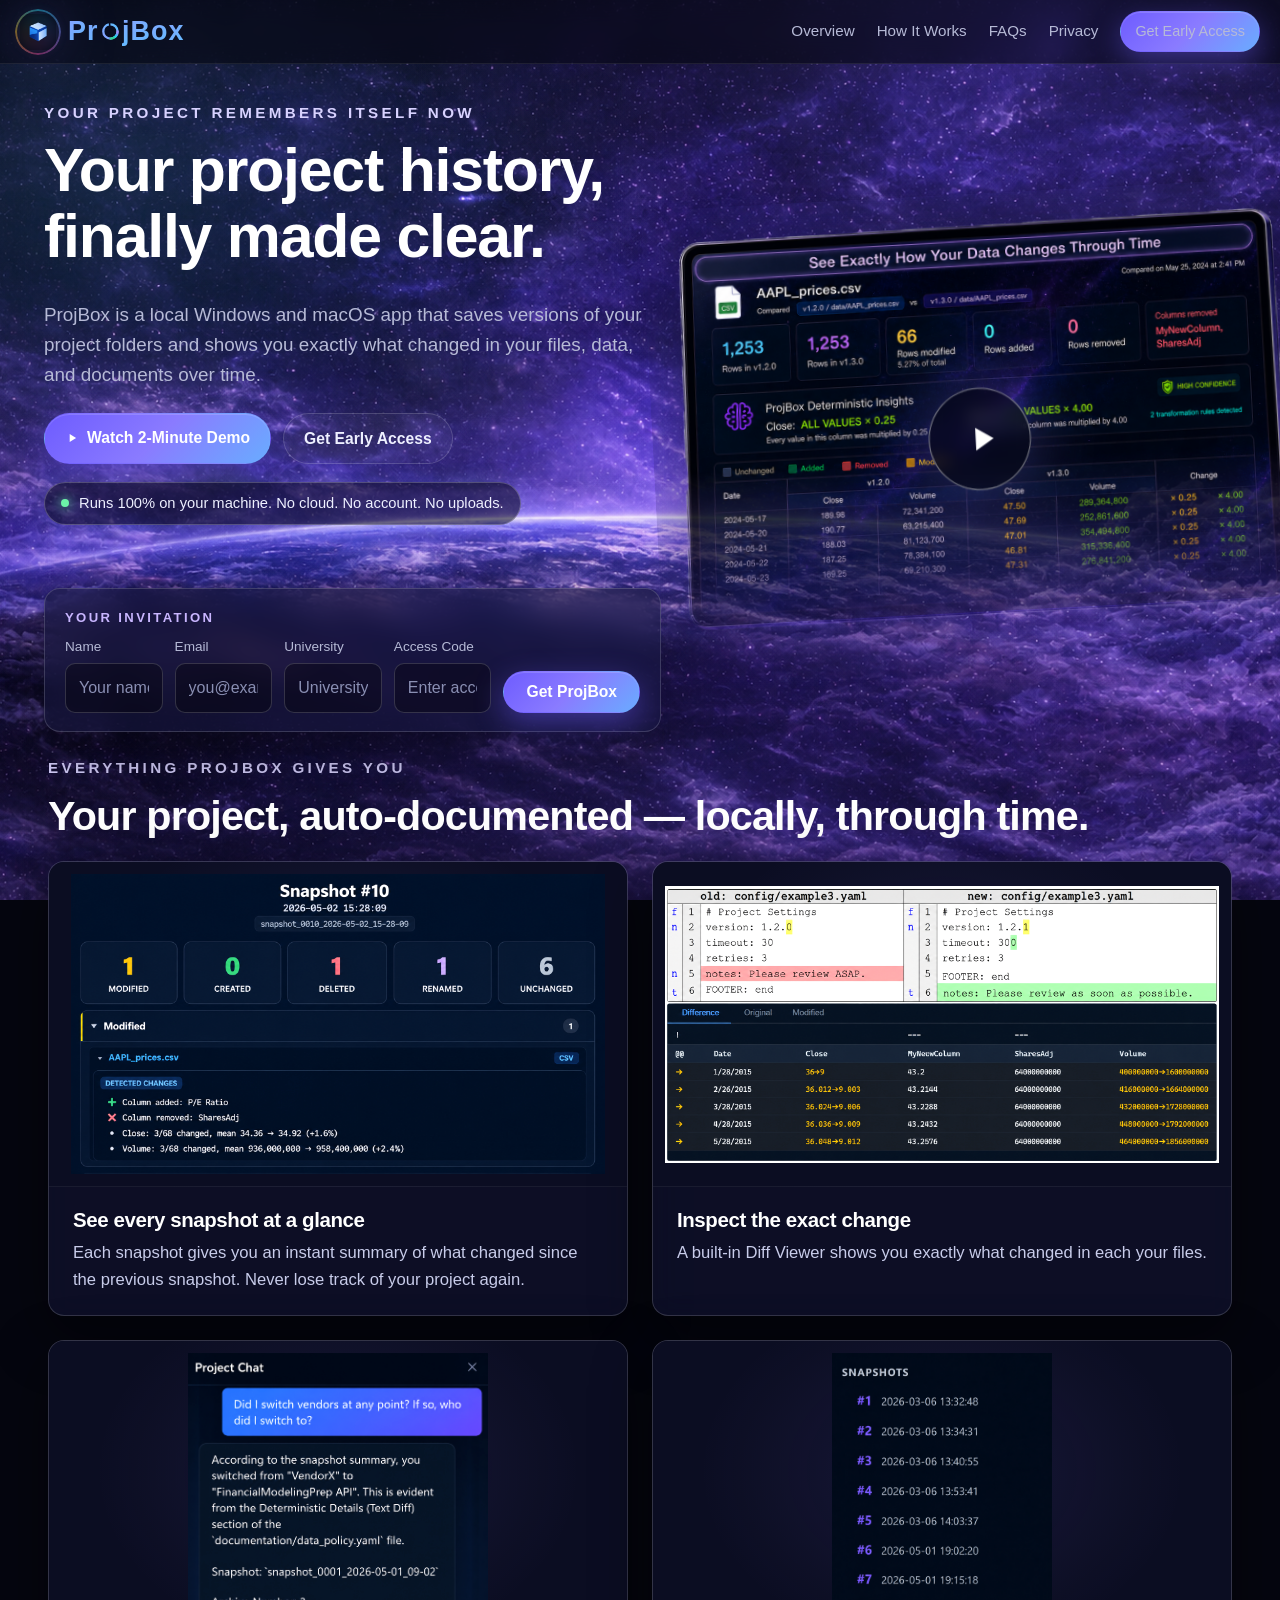
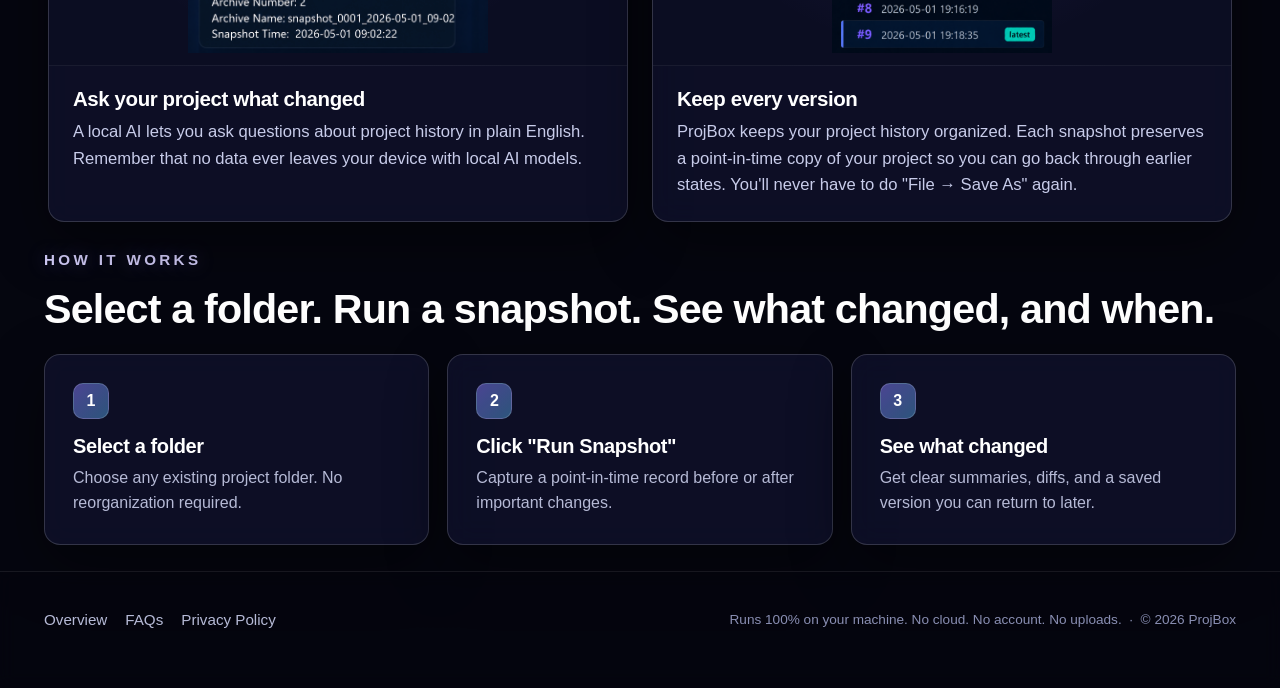
==== commit e0f11efd: "Adding How it Works page. Before storyboard" ====
--- a/index.html
+++ b/index.html
@@ -168,7 +168,7 @@
        ============================================================ -->
   <header class="pb-header" role="banner">
     <div class="pb-container pb-header__inner">
-      <a class="pb-brand pb-brand--wordmark" href="index.html" aria-label="ProjBox home">
+      <a class="pb-brand pb-brand--wordmark" href="/" aria-label="ProjBox home">
         <span class="pb-brand__mark-halo">
           <img class="pb-brand__mark" src="assets/branding/Logo.png" alt="" width="36" height="36" />
         </span>
@@ -219,9 +219,10 @@
       </button>
 
       <nav class="pb-nav" id="primary-nav" data-nav aria-label="Primary">
-        <a href="index.html">Overview</a>
-        <a href="faq.html">FAQs</a>
-        <a href="privacy.html">Privacy</a>
+        <a href="/">Overview</a>
+        <a href="/how-it-works.html">How It Works</a>
+        <a href="/faq.html">FAQs</a>
+        <a href="/privacy.html">Privacy</a>
         <a class="pb-btn pb-btn--primary" href="#access">Get Early Access</a>
       </nav>
     </div>
@@ -418,9 +419,9 @@
   <footer class="pb-footer" role="contentinfo">
     <div class="pb-container pb-footer__inner">
       <div class="pb-footer__links">
-        <a href="index.html">Overview</a>
-        <a href="faq.html">FAQs</a>
-        <a href="privacy.html">Privacy Policy</a>
+        <a href="/">Overview</a>
+        <a href="/faq.html">FAQs</a>
+        <a href="/privacy.html">Privacy Policy</a>
       </div>
       <p class="pb-footer__trust">
         Runs 100% on your machine. No cloud. No account. No uploads.
--- a/css/styles.css
+++ b/css/styles.css
@@ -44,6 +44,11 @@
   --pb-radius-sm: 10px;
   --pb-radius:    16px;
   --pb-radius-lg: 24px;
+
+  /* Storyboard stage (How It Works page) */
+  --pb-storyboard-rail-width: clamp(200px, 22%, 260px);
+  --pb-storyboard-gap: clamp(16px, 2vw, 28px);
+  --pb-storyboard-min-height: clamp(280px, 52vw, 560px);
 
   /* Typography */
   --pb-font-sans: -apple-system, BlinkMacSystemFont, "Segoe UI", Roboto,
@@ -1308,6 +1313,215 @@
 }
 
 /* -------------------------------------------------------------
+   12b. How It Works page — hero + storyboard shell
+   ------------------------------------------------------------- */
+.pb-page-hero--compact {
+  padding: clamp(32px, 5vw, 56px) 0 clamp(12px, 2vw, 20px);
+}
+
+.pb-howitworks__stage-section {
+  padding-top: 0;
+}
+
+.pb-storyboard {
+  overflow-x: hidden;
+}
+
+.pb-storyboard__mobile-bar {
+  display: none;
+  align-items: center;
+  justify-content: space-between;
+  gap: 12px;
+  margin-bottom: 14px;
+}
+
+.pb-storyboard__mobile-step {
+  flex: 1;
+  margin: 0;
+  text-align: center;
+  font-size: 0.92rem;
+  font-weight: 500;
+  color: var(--pb-text-dim);
+}
+
+.pb-storyboard__nav-btn {
+  display: inline-flex;
+  align-items: center;
+  justify-content: center;
+  width: 40px;
+  height: 40px;
+  padding: 0;
+  border-radius: var(--pb-radius-sm);
+  border: 1px solid var(--pb-border-strong);
+  background: rgba(255, 255, 255, 0.04);
+  color: var(--pb-text-dim);
+  cursor: not-allowed;
+  flex-shrink: 0;
+}
+.pb-storyboard__nav-btn:disabled {
+  opacity: 0.45;
+}
+
+.pb-storyboard__layout {
+  display: grid;
+  grid-template-columns: var(--pb-storyboard-rail-width) 1fr;
+  gap: var(--pb-storyboard-gap);
+  align-items: start;
+}
+
+.pb-storyboard__rail {
+  background: var(--pb-card-bg);
+  border: 1px solid var(--pb-border-strong);
+  border-radius: var(--pb-radius);
+  backdrop-filter: blur(12px);
+  -webkit-backdrop-filter: blur(12px);
+  padding: 10px;
+}
+
+.pb-storyboard__steps {
+  list-style: none;
+  margin: 0;
+  padding: 0;
+  display: grid;
+  gap: 6px;
+}
+
+.pb-storyboard__step {
+  display: flex;
+  align-items: flex-start;
+  gap: 12px;
+  width: 100%;
+  padding: 12px 14px;
+  border: 1px solid transparent;
+  border-radius: var(--pb-radius-sm);
+  background: transparent;
+  text-align: left;
+  font-family: inherit;
+  cursor: default;
+  color: var(--pb-text-dim);
+  transition: background 0.2s ease, border-color 0.2s ease, color 0.2s ease;
+}
+.pb-storyboard__step:disabled {
+  opacity: 1;
+  color: var(--pb-text-dim);
+}
+.pb-storyboard__step.is-active,
+.pb-storyboard__step[aria-current="step"] {
+  background: rgba(138, 123, 255, 0.12);
+  border-color: rgba(138, 123, 255, 0.35);
+  border-left: 3px solid var(--pb-accent);
+  color: #fff;
+}
+.pb-storyboard__step-num {
+  display: inline-flex;
+  align-items: center;
+  justify-content: center;
+  width: 26px;
+  height: 26px;
+  flex-shrink: 0;
+  border-radius: 50%;
+  font-size: 0.82rem;
+  font-weight: 700;
+  background: rgba(255, 255, 255, 0.06);
+  color: var(--pb-text-mute);
+}
+.pb-storyboard__step.is-active .pb-storyboard__step-num,
+.pb-storyboard__step[aria-current="step"] .pb-storyboard__step-num {
+  background: rgba(138, 123, 255, 0.25);
+  color: var(--pb-accent-warm);
+}
+.pb-storyboard__step-label {
+  font-size: 0.95rem;
+  font-weight: 600;
+  line-height: 1.35;
+  padding-top: 3px;
+}
+
+.pb-storyboard__window {
+  border-radius: var(--pb-radius-lg);
+  border: 1px solid var(--pb-border-strong);
+  background: var(--pb-card-bg-strong);
+  backdrop-filter: blur(12px);
+  -webkit-backdrop-filter: blur(12px);
+  box-shadow: var(--pb-shadow-card), var(--pb-glow-purple);
+  overflow: hidden;
+}
+
+.pb-storyboard__titlebar {
+  display: flex;
+  align-items: center;
+  gap: 7px;
+  padding: 12px 16px;
+  border-bottom: 1px solid var(--pb-border);
+  background: rgba(0, 0, 0, 0.15);
+}
+.pb-storyboard__dot {
+  width: 10px;
+  height: 10px;
+  border-radius: 50%;
+  opacity: 0.75;
+}
+.pb-storyboard__dot--red { background: #ff5f57; }
+.pb-storyboard__dot--yellow { background: #febc2e; }
+.pb-storyboard__dot--green { background: #28c840; }
+
+.pb-storyboard__viewport {
+  position: relative;
+  width: 100%;
+  min-height: var(--pb-storyboard-min-height);
+  overflow: hidden;
+  transform-origin: center center;
+  display: grid;
+  place-items: center;
+}
+
+.pb-storyboard__placeholder {
+  margin: 0;
+  padding: 24px;
+  font-size: 0.82rem;
+  font-weight: 600;
+  letter-spacing: 0.08em;
+  text-transform: uppercase;
+  color: var(--pb-text-mute);
+  text-align: center;
+}
+
+.pb-howitworks__closing-text {
+  margin: 0 0 20px;
+  max-width: 60ch;
+  font-size: clamp(1rem, 0.9vw + 0.85rem, 1.12rem);
+  color: var(--pb-text-dim);
+  line-height: 1.55;
+}
+
+@media (max-width: 899px) {
+  .pb-storyboard__mobile-bar {
+    display: flex;
+  }
+  .pb-storyboard__rail {
+    display: none;
+  }
+  .pb-storyboard__layout {
+    grid-template-columns: 1fr;
+  }
+}
+
+@media (min-width: 900px) {
+  .pb-storyboard__mobile-bar {
+    display: none;
+  }
+  .pb-storyboard__rail {
+    display: block;
+  }
+}
+
+@media (prefers-reduced-motion: no-preference) {
+  .pb-storyboard__step {
+    transition: background 0.2s ease, border-color 0.2s ease, color 0.2s ease;
+  }
+}
+
+/* -------------------------------------------------------------
    Chromatic ring wrapper (Safari-safe)
    Put animated spectrum rings on a non-form wrapper — not on
    <button> pseudo-elements. iOS Safari needs -webkit-mask-* clip/
